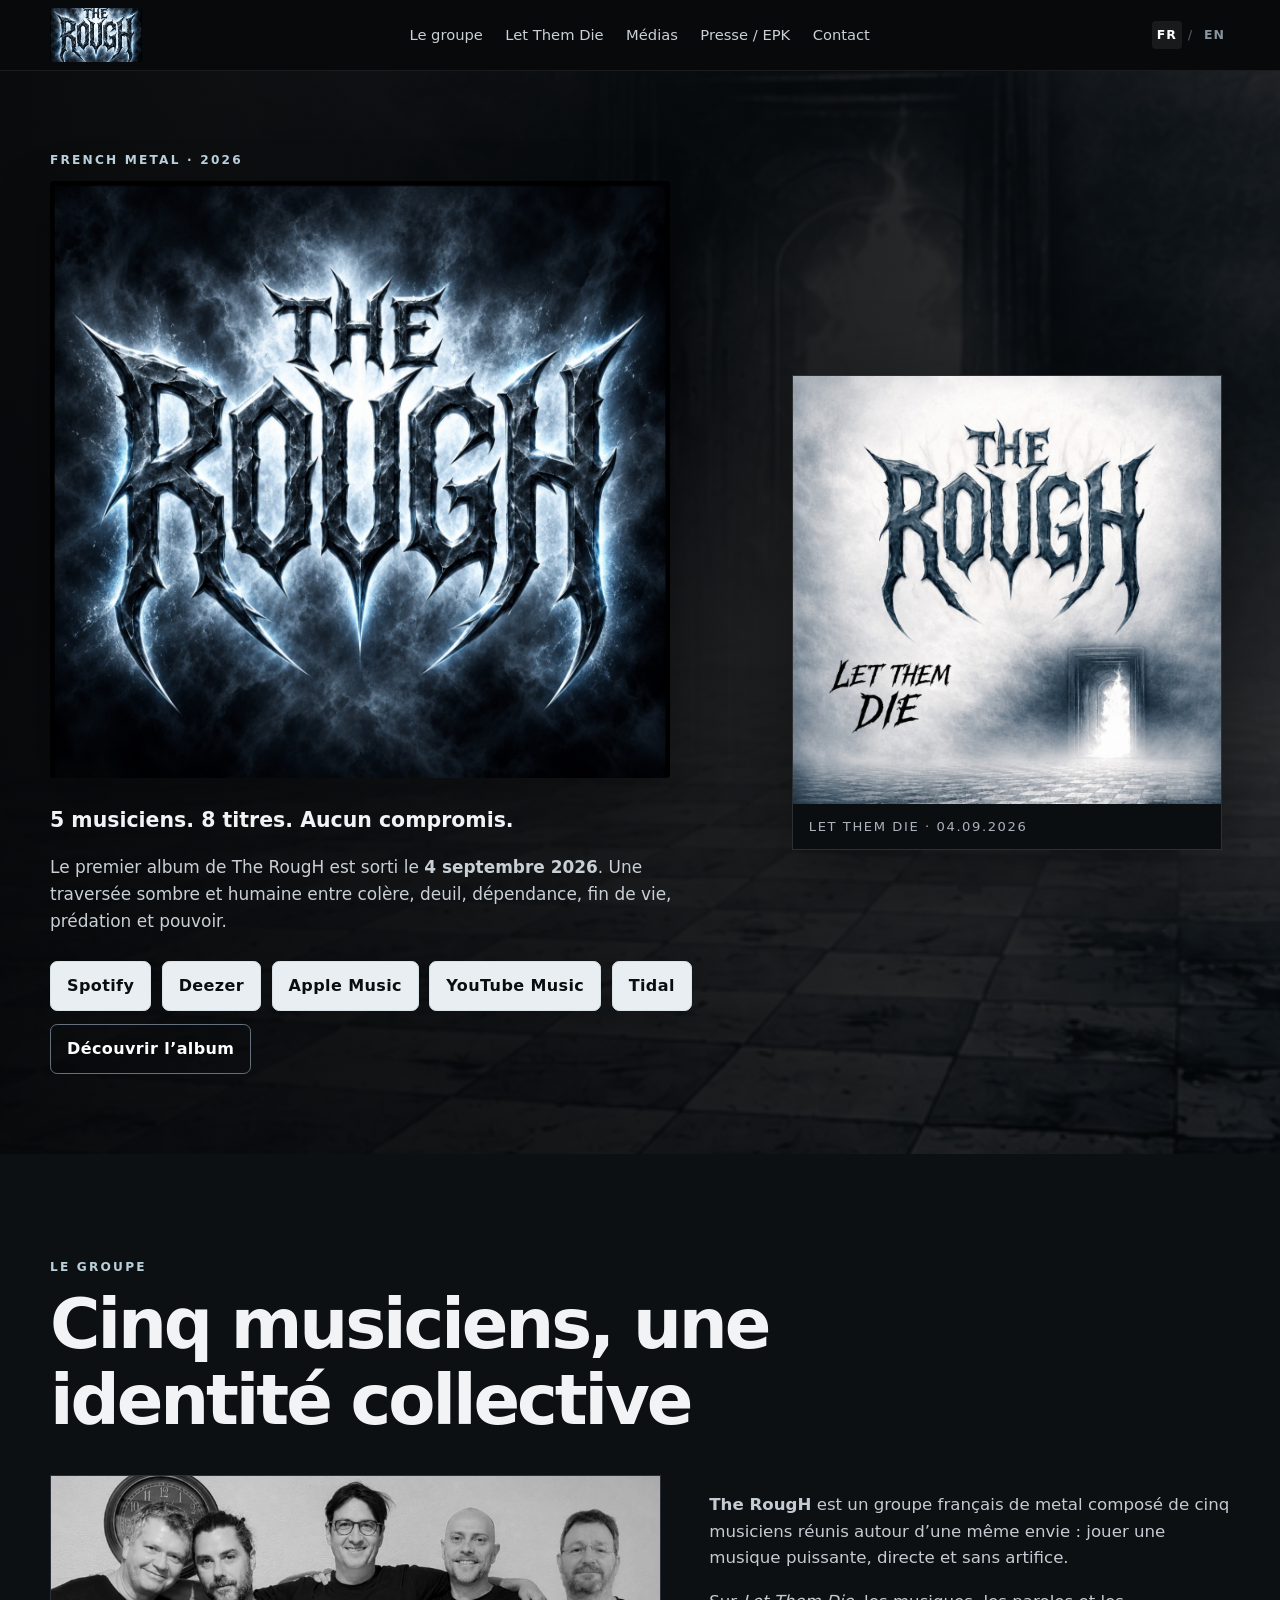
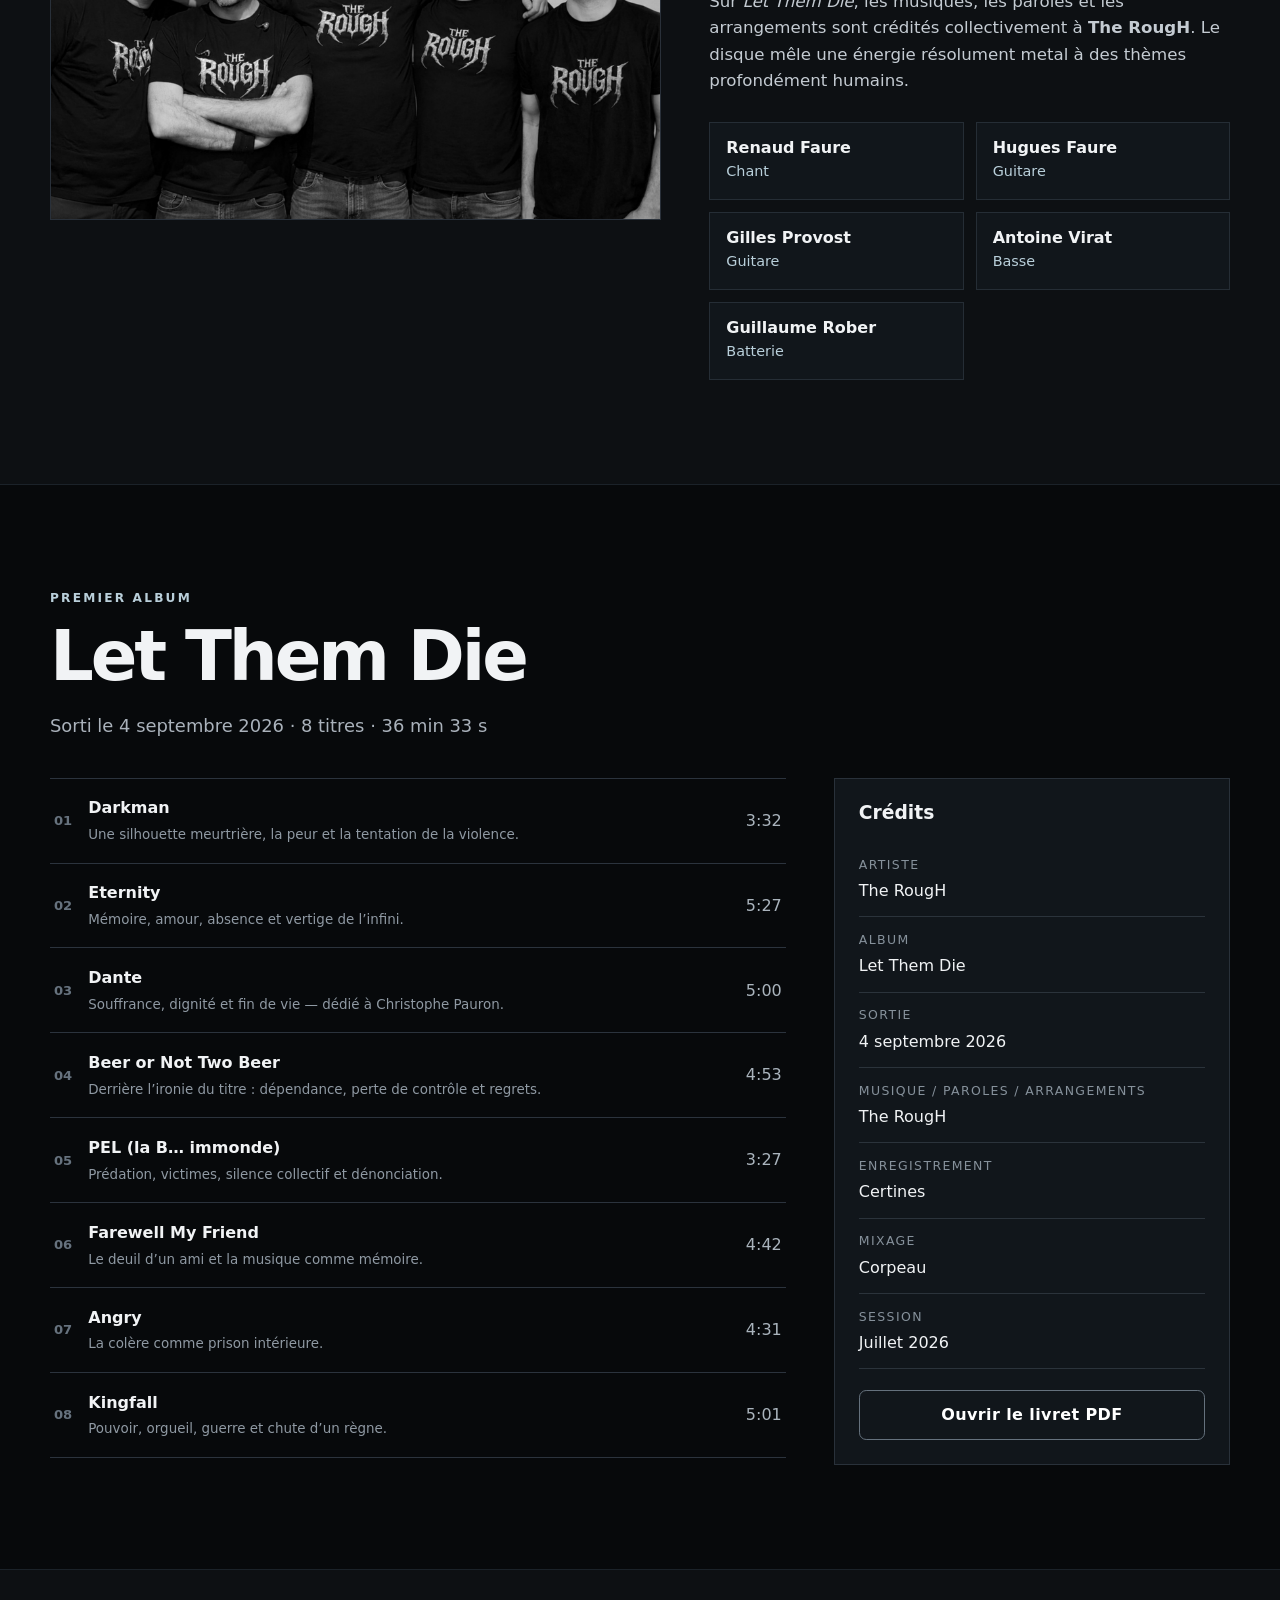
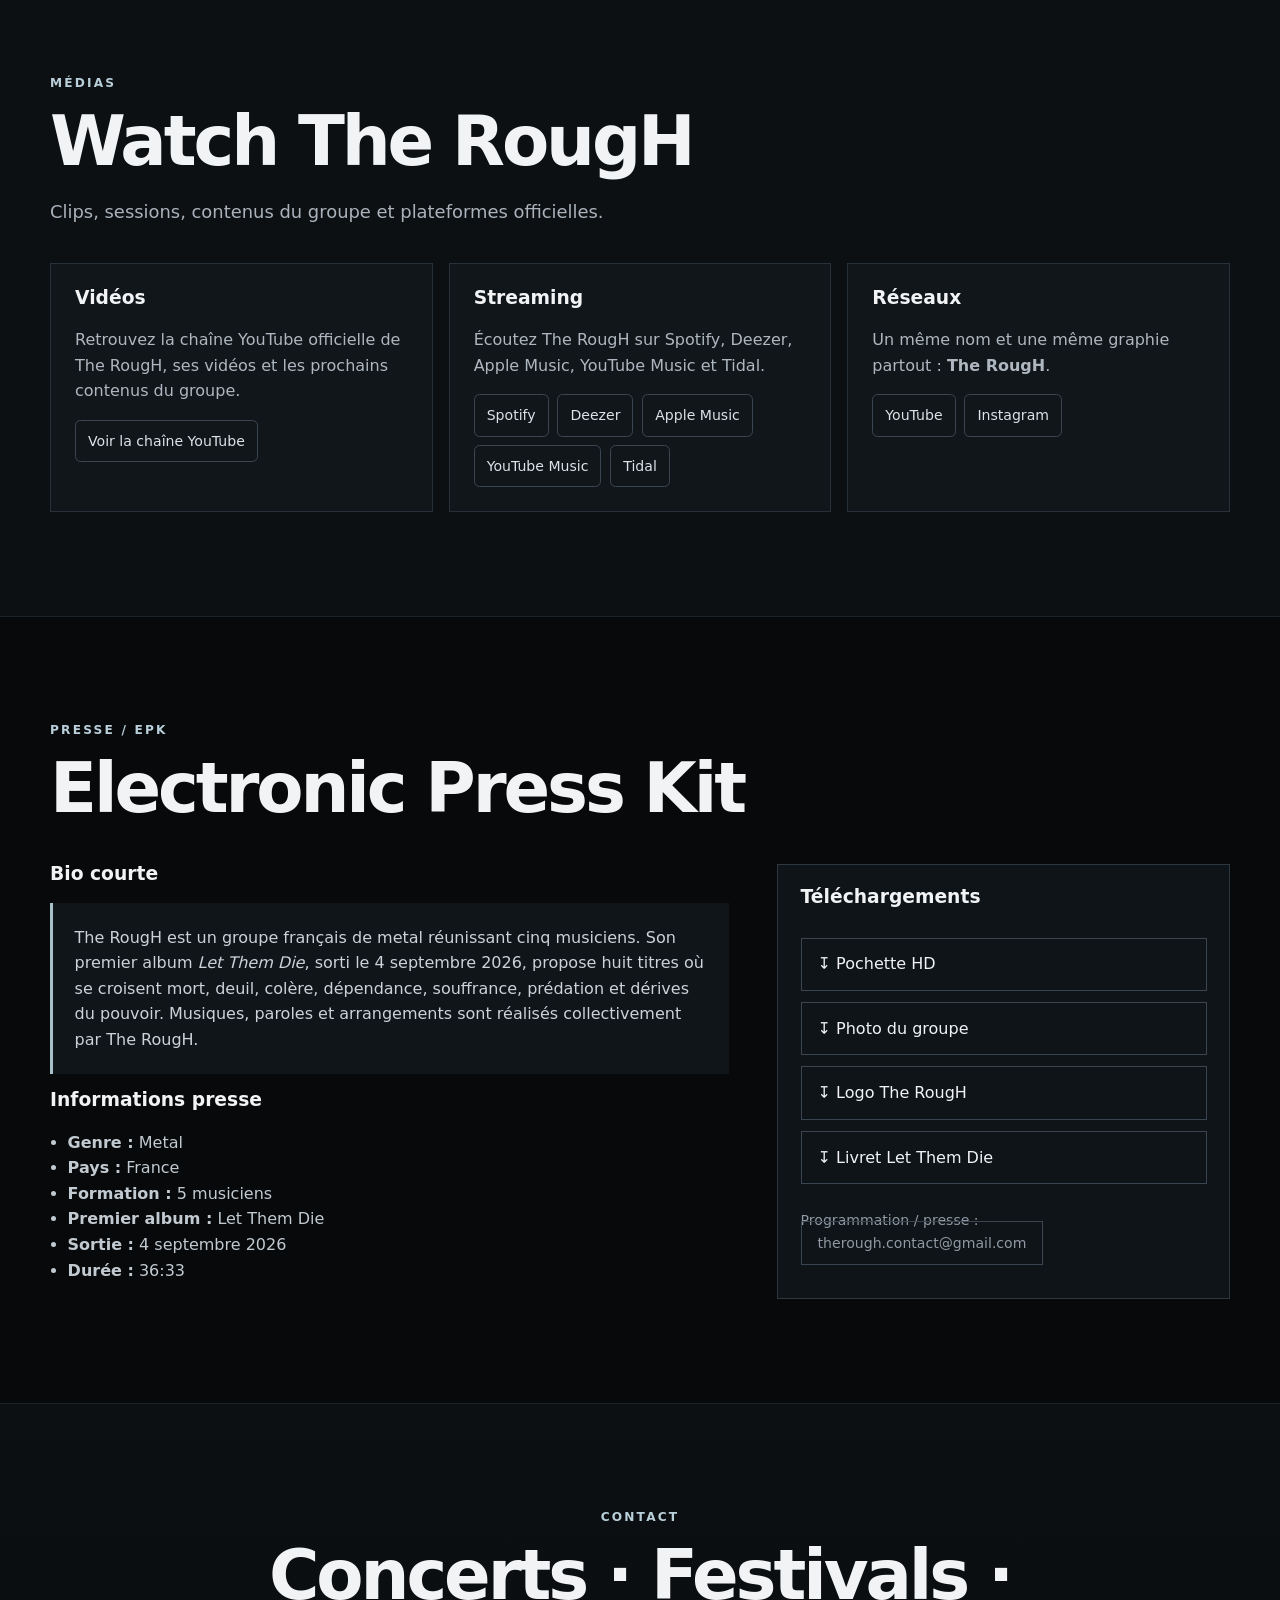
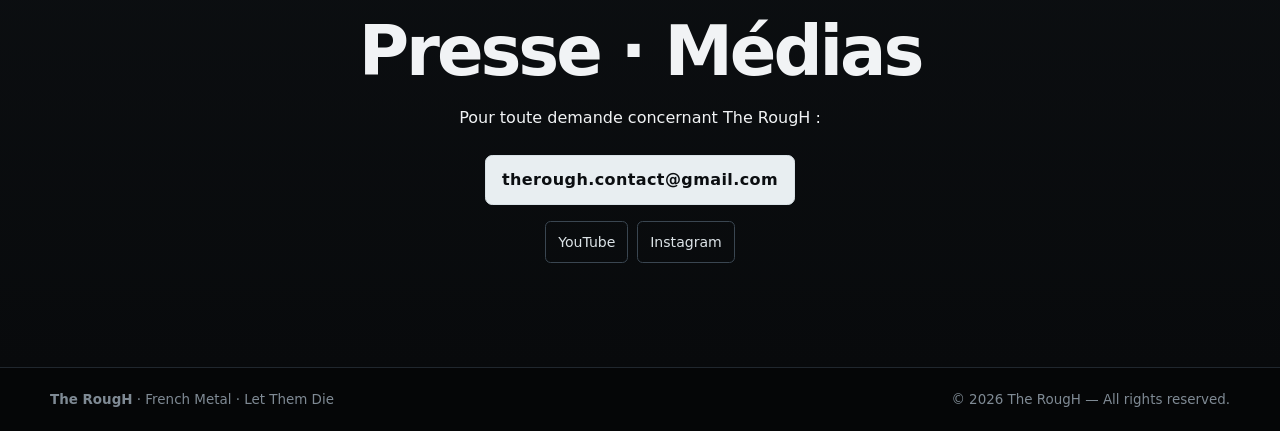
==== index.html @ 064bfb18 "Fix mobile social link duplicates" ====
<!doctype html>
<html lang="fr">
<head>
  <meta charset="utf-8">
  <meta name="viewport" content="width=device-width, initial-scale=1">
  <title>The RougH — Let Them Die | Groupe de metal français</title>
  <meta name="description" content="Site officiel de The RougH, groupe français de metal. Premier album Let Them Die, sorti le 4 septembre 2026 : 8 titres, line-up, EPK, médias et contact.">
  <meta name="robots" content="index,follow,max-image-preview:large">
  <meta name="theme-color" content="#0b0e11">
  <link rel="canonical" href="https://therough.github.io/The-RougH-Site/">
  <link rel="alternate" hreflang="fr" href="https://therough.github.io/The-RougH-Site/">
  <link rel="alternate" hreflang="en" href="https://therough.github.io/The-RougH-Site/en.html">
  <link rel="alternate" hreflang="x-default" href="https://therough.github.io/The-RougH-Site/">
  <link rel="icon" href="assets/let-them-die-cover.jpg" type="image/jpeg">
  <link rel="stylesheet" href="styles.css">

  <meta property="og:type" content="website">
  <meta property="og:locale" content="fr_FR">
  <meta property="og:site_name" content="The RougH">
  <meta property="og:url" content="https://therough.github.io/The-RougH-Site/">
  <meta property="og:title" content="The RougH — Let Them Die">
  <meta property="og:description" content="French Metal — 5 musiciens, 8 titres. Premier album sorti le 4 septembre 2026.">
  <meta property="og:image" content="assets/og-image.jpg">
  <meta name="twitter:card" content="summary_large_image">

  <script type="application/ld+json">
  {
    "@context": "https://schema.org",
    "@type": "MusicGroup",
    "name": "The RougH",
    "genre": "Metal",
    "description": "Groupe français de metal composé de cinq musiciens.",
    "url": "https://therough.github.io/The-RougH-Site/",
    "email": "mailto:therough.contact@gmail.com",
    "sameAs": [
      "https://open.spotify.com/intl-fr/artist/4LIz9f7tCVgdFWtFyz8XD8?si=-3bFlfDtSk24dfx-TH1gPQ",
      "https://link.deezer.com/s/34rAGc2nlsBNffoQAOh64",
      "https://music.apple.com/fr/artist/the-rough/6793591488",
      "https://music.youtube.com/playlist?list=OLAK5uy_m5sBqcl4cN2cDpN-uARwpCFu1pe-vdUpE&si=XxvXAelbHbAW03sV",
      "https://tidal.com/album/545679735/u",
      "https://youtube.com/@gillesprovost-iz4ok?si=qDuQdzxe9u4fpO1z",
      "https://www.instagram.com/the_rough_metal_band/"
    ],
    "member": [
      {"@type":"Person","name":"Renaud Faure","roleName":"Chant"},
      {"@type":"Person","name":"Hugues Faure","roleName":"Guitare"},
      {"@type":"Person","name":"Gilles Provost","roleName":"Guitare"},
      {"@type":"Person","name":"Antoine Virat","roleName":"Basse"},
      {"@type":"Person","name":"Guillaume Rober","roleName":"Batterie"}
    ],
    "album": {
      "@type": "MusicAlbum",
      "name": "Let Them Die",
      "datePublished": "2026-09-04",
      "numTracks": 8,
      "byArtist": {"@type":"MusicGroup","name":"The RougH"}
    }
  }
  </script>
</head>
<body>
  <a class="skip-link" href="#main">Aller au contenu</a>

  <header class="site-header" id="top">
    <div class="nav-wrap">
      <a class="brand brand-logo" href="#top" aria-label="The RougH, accueil"><img src="assets/the-rough-logo.jpg" alt="The RougH" width="180" height="150"></a>
      <button class="menu-button" aria-expanded="false" aria-controls="main-nav">Menu</button>
      <nav id="main-nav" class="main-nav" aria-label="Navigation principale">
        <a href="#groupe">Le groupe</a>
        <a href="#album">Let Them Die</a>
        <a href="#medias">Médias</a>
        <a href="#epk">Presse / EPK</a>
        <a href="#contact">Contact</a>
      </nav>
      <div class="lang-switch" aria-label="Choix de la langue">
        <a class="active" href="index.html" lang="fr" aria-current="page">FR</a>
        <span aria-hidden="true">/</span>
        <a href="en.html" lang="en">EN</a>
      </div>
    </div>
  </header>

  <main id="main">
    <section class="hero" aria-labelledby="hero-title">
      <div class="hero-overlay"></div>
      <div class="container hero-grid">
        <div class="hero-copy">
          <p class="eyebrow">FRENCH METAL · 2026</p>
          <h1 id="hero-title" class="hero-logo-title"><img src="assets/the-rough-logo.jpg" alt="The RougH" width="720" height="600"></h1>
                    <p class="tagline">5 musiciens. 8 titres. Aucun compromis.</p>
          <p class="intro">Le premier album de The RougH est sorti le <strong>4 septembre 2026</strong>. Une traversée sombre et humaine entre colère, deuil, dépendance, fin de vie, prédation et pouvoir.</p>
          <div class="cta-row" id="streaming-buttons" aria-label="Écouter The RougH"></div>
          <a class="button secondary" href="#album">Découvrir l’album</a>
        </div>
        <figure class="cover-card">
          <img src="assets/let-them-die-cover.jpg" alt="Pochette de l’album Let Them Die de The RougH" width="900" height="900">
          <figcaption>Let Them Die · 04.09.2026</figcaption>
        </figure>
      </div>
    </section>

    <section class="section" id="groupe" aria-labelledby="groupe-title">
      <div class="container">
        <div class="section-heading">
          <p class="eyebrow">LE GROUPE</p>
          <h2 id="groupe-title">Cinq musiciens, une identité collective</h2>
        </div>
        <div class="band-layout">
          <figure class="band-photo">
            <img src="assets/the-rough-band.jpg" alt="Les cinq membres de The RougH" loading="lazy">
          </figure>
          <div class="band-copy">
            <p><strong>The RougH</strong> est un groupe français de metal composé de cinq musiciens réunis autour d’une même envie : jouer une musique puissante, directe et sans artifice.</p>
            <p>Sur <em>Let Them Die</em>, les musiques, les paroles et les arrangements sont crédités collectivement à <strong>The RougH</strong>. Le disque mêle une énergie résolument metal à des thèmes profondément humains.</p>
            <div class="members" role="list" aria-label="Membres de The RougH">
              <article role="listitem"><h3>Renaud Faure</h3><p>Chant</p></article>
              <article role="listitem"><h3>Hugues Faure</h3><p>Guitare</p></article>
              <article role="listitem"><h3>Gilles Provost</h3><p>Guitare</p></article>
              <article role="listitem"><h3>Antoine Virat</h3><p>Basse</p></article>
              <article role="listitem"><h3>Guillaume Rober</h3><p>Batterie</p></article>
            </div>
          </div>
        </div>
      </div>
    </section>

    <section class="section section-dark" id="album" aria-labelledby="album-title">
      <div class="container">
        <div class="section-heading">
          <p class="eyebrow">PREMIER ALBUM</p>
          <h2 id="album-title">Let Them Die</h2>
          <p class="lead">Sorti le 4 septembre 2026 · 8 titres · 36 min 33 s</p>
        </div>

        <div class="album-grid">
          <div>
            <ol class="tracklist">
              <li><span><strong>Darkman</strong><small>Une silhouette meurtrière, la peur et la tentation de la violence.</small></span><time>3:32</time></li>
              <li><span><strong>Eternity</strong><small>Mémoire, amour, absence et vertige de l’infini.</small></span><time>5:27</time></li>
              <li><span><strong>Dante</strong><small>Souffrance, dignité et fin de vie — dédié à Christophe Pauron.</small></span><time>5:00</time></li>
              <li><span><strong>Beer or Not Two Beer</strong><small>Derrière l’ironie du titre : dépendance, perte de contrôle et regrets.</small></span><time>4:53</time></li>
              <li><span><strong>PEL (la B… immonde)</strong><small>Prédation, victimes, silence collectif et dénonciation.</small></span><time>3:27</time></li>
              <li><span><strong>Farewell My Friend</strong><small>Le deuil d’un ami et la musique comme mémoire.</small></span><time>4:42</time></li>
              <li><span><strong>Angry</strong><small>La colère comme prison intérieure.</small></span><time>4:31</time></li>
              <li><span><strong>Kingfall</strong><small>Pouvoir, orgueil, guerre et chute d’un règne.</small></span><time>5:01</time></li>
            </ol>
          </div>
          <aside class="album-facts" aria-label="Crédits de l’album">
            <h3>Crédits</h3>
            <dl>
              <div><dt>Artiste</dt><dd>The RougH</dd></div>
              <div><dt>Album</dt><dd>Let Them Die</dd></div>
              <div><dt>Sortie</dt><dd>4 septembre 2026</dd></div>
              <div><dt>Musique / paroles / arrangements</dt><dd>The RougH</dd></div>
              <div><dt>Enregistrement</dt><dd>Certines</dd></div>
              <div><dt>Mixage</dt><dd>Corpeau</dd></div>
              <div><dt>Session</dt><dd>Juillet 2026</dd></div>
            </dl>
            <a class="button secondary full" href="assets/livret-let-them-die.pdf" target="_blank" rel="noopener">Ouvrir le livret PDF</a>
          </aside>
        </div>
      </div>
    </section>

    <section class="section" id="medias" aria-labelledby="medias-title">
      <div class="container">
        <div class="section-heading">
          <p class="eyebrow">MÉDIAS</p>
          <h2 id="medias-title">Watch The RougH</h2>
          <p class="lead">Clips, sessions, contenus du groupe et plateformes officielles.</p>
        </div>
        <div class="media-cards">
          <article class="media-card">
            <h3>Vidéos</h3>
            <p>Retrouvez la chaîne YouTube officielle de The RougH, ses vidéos et les prochains contenus du groupe.</p>
            <div id="video-social"></div>
          </article>
          <article class="media-card">
            <h3>Streaming</h3>
            <p>Écoutez The RougH sur Spotify, Deezer, Apple Music, YouTube Music et Tidal.</p>
            <div id="streaming-secondary" class="link-cloud"></div>
          </article>
          <article class="media-card">
            <h3>Réseaux</h3>
            <p>Un même nom et une même graphie partout : <strong>The RougH</strong>.</p>
            <div id="social-buttons" class="link-cloud"></div>
          </article>
        </div>
      </div>
    </section>

    <section class="section section-dark" id="epk" aria-labelledby="epk-title">
      <div class="container">
        <div class="section-heading">
          <p class="eyebrow">PRESSE / EPK</p>
          <h2 id="epk-title">Electronic Press Kit</h2>
        </div>
        <div class="epk-grid">
          <div>
            <h3>Bio courte</h3>
            <p class="bio-box">The RougH est un groupe français de metal réunissant cinq musiciens. Son premier album <em>Let Them Die</em>, sorti le 4 septembre 2026, propose huit titres où se croisent mort, deuil, colère, dépendance, souffrance, prédation et dérives du pouvoir. Musiques, paroles et arrangements sont réalisés collectivement par The RougH.</p>
            <h3>Informations presse</h3>
            <ul class="facts-list">
              <li><strong>Genre :</strong> Metal</li>
              <li><strong>Pays :</strong> France</li>
              <li><strong>Formation :</strong> 5 musiciens</li>
              <li><strong>Premier album :</strong> Let Them Die</li>
              <li><strong>Sortie :</strong> 4 septembre 2026</li>
              <li><strong>Durée :</strong> 36:33</li>
            </ul>
          </div>
          <div class="downloads">
            <h3>Téléchargements</h3>
            <a href="assets/let-them-die-cover.jpg" download>↧ Pochette HD</a>
            <a href="assets/the-rough-band.jpg" download>↧ Photo du groupe</a>
            <a href="assets/the-rough-logo.jpg" download>↧ Logo The RougH</a>
            <a href="assets/livret-let-them-die.pdf" download>↧ Livret Let Them Die</a>
            <p class="note">Programmation / presse : <a href="mailto:therough.contact@gmail.com">therough.contact@gmail.com</a></p>
          </div>
        </div>
      </div>
    </section>

    <section class="section contact-section" id="contact" aria-labelledby="contact-title">
      <div class="container contact-box">
        <p class="eyebrow">CONTACT</p>
        <h2 id="contact-title">Concerts · Festivals · Presse · Médias</h2>
        <p>Pour toute demande concernant The RougH :</p>
        <div id="contact-action"></div>
        <div id="contact-social" class="link-cloud"></div>
      </div>
    </section>
  </main>

  <footer class="site-footer">
    <div class="container footer-grid">
      <p><strong>The RougH</strong> · French Metal · Let Them Die</p>
      <p>© 2026 The RougH — All rights reserved.</p>
    </div>
  </footer>

  <script src="site-config.js?v=20260920-1"></script>
  <script src="script.js?v=20260920-1"></script>
</body>
</html>
---- styles.css ----
:root {
  --bg: #080a0c;
  --bg-soft: #101419;
  --panel: #151a20;
  --text: #f1f3f5;
  --muted: #aab2bb;
  --line: #2b333d;
  --ice: #b9cfda;
  --accent: #d7e5eb;
  --max: 1180px;
}

* { box-sizing: border-box; }
html { scroll-behavior: smooth; }
body {
  margin: 0;
  font-family: Inter, ui-sans-serif, system-ui, -apple-system, BlinkMacSystemFont, "Segoe UI", sans-serif;
  color: var(--text);
  background: var(--bg);
  line-height: 1.6;
}
a { color: inherit; }
img { display: block; max-width: 100%; }
code { font-family: ui-monospace, SFMono-Regular, Menlo, Consolas, monospace; font-size: .92em; color: #d8e7ee; }
.skip-link { position: absolute; left: -9999px; top: auto; }
.skip-link:focus { left: 1rem; top: 1rem; z-index: 999; padding: .75rem 1rem; background: white; color: black; }
.container { width: min(calc(100% - 2rem), var(--max)); margin-inline: auto; }

.site-header {
  position: sticky;
  top: 0;
  z-index: 50;
  background: rgba(8,10,12,.88);
  backdrop-filter: blur(14px);
  border-bottom: 1px solid rgba(255,255,255,.08);
}
.nav-wrap {
  width: min(calc(100% - 2rem), var(--max));
  margin-inline: auto;
  min-height: 70px;
  display: flex;
  align-items: center;
  justify-content: space-between;
  gap: 1rem;
}
.brand { text-decoration: none; letter-spacing: .09em; font-size: .95rem; }
.brand strong { font-size: 1.12rem; }
.brand-logo { display: inline-flex; align-items: center; }
.brand-logo img { width: 92px; height: 54px; object-fit: cover; object-position: center; border-radius: .18rem; }
.main-nav { display: flex; gap: 1.4rem; align-items: center; }
.main-nav a { text-decoration: none; color: #c9d0d6; font-size: .92rem; }
.main-nav a:hover { color: white; }
.menu-button { display: none; background: transparent; color: white; border: 1px solid var(--line); padding: .5rem .75rem; border-radius: .4rem; }

.hero {
  min-height: 740px;
  position: relative;
  display: grid;
  align-items: center;
  background: url('assets/hero-bg.jpg') center/cover no-repeat;
  overflow: hidden;
}
.hero-overlay { position: absolute; inset: 0; background: linear-gradient(90deg, rgba(5,7,9,.96) 0%, rgba(5,7,9,.84) 45%, rgba(5,7,9,.55) 100%); }
.hero-grid { position: relative; display: grid; grid-template-columns: 1.2fr .8fr; gap: 4rem; align-items: center; padding-block: 5rem; }
.eyebrow { margin: 0 0 .65rem; color: var(--ice); letter-spacing: .18em; font-weight: 800; font-size: .76rem; }
h1, h2, h3 { line-height: 1.1; }
h1 { margin: 0; font-size: clamp(4.3rem, 10vw, 8.2rem); letter-spacing: -.055em; }
h1 span { color: var(--accent); }
.hero-logo-title { margin: 0 0 .4rem; line-height: 0; }
.hero-logo-title img { width: min(620px, 100%); height: auto; border-radius: .25rem; box-shadow: 0 16px 55px rgba(0,0,0,.32); }
.hero-album {
  margin: .55rem 0 0;
  font-size: clamp(.95rem, 1.8vw, 1.25rem);
  font-weight: 800;
  letter-spacing: .22em;
  color: var(--ice);
  text-transform: uppercase;
}
.tagline { font-size: 1.28rem; font-weight: 700; margin: 1.6rem 0 .6rem; }
.intro { color: #c8cfd5; max-width: 700px; font-size: 1.06rem; }
.cover-card { margin: 0; width: 100%; max-width: 430px; justify-self: center; background: #0b0e11; border: 1px solid rgba(255,255,255,.14); box-shadow: 0 22px 80px rgba(0,0,0,.45); overflow: hidden; }
.cover-card img {
  display: block;
  width: 100%;
  height: auto;
  aspect-ratio: auto;
  object-fit: contain;
  object-position: center;
}
.cover-card figcaption { color: var(--muted); padding: .75rem 1rem; font-size: .82rem; text-transform: uppercase; letter-spacing: .12em; }
.cta-row { display: flex; flex-wrap: wrap; gap: .65rem; margin: 1.6rem 0 .8rem; }
.button, .platform-link {
  display: inline-flex;
  align-items: center;
  justify-content: center;
  min-height: 44px;
  padding: .7rem 1rem;
  border-radius: .45rem;
  border: 1px solid #d9e2e7;
  text-decoration: none;
  font-weight: 800;
  letter-spacing: .025em;
  background: #e8eef1;
  color: #0b0e11;
  transition: transform .15s ease, background .15s ease;
}
.button:hover, .platform-link:hover { transform: translateY(-1px); background: white; }
.button.secondary { background: transparent; color: white; border-color: #65717d; }
.button.secondary:hover { border-color: #cfd9df; background: rgba(255,255,255,.05); }
.button.full { width: 100%; }

.section { padding: 6.5rem 0; background: #0d1013; }
.section-dark { background: #07090b; border-block: 1px solid #1b2229; }
.section-heading { max-width: 820px; margin-bottom: 2.3rem; }
.section h2 { margin: 0; font-size: clamp(2.4rem, 6vw, 4.3rem); letter-spacing: -.045em; }
.section h3 { margin-top: 0; }
.lead { color: var(--muted); font-size: 1.12rem; }
.band-layout { display: grid; grid-template-columns: 1.08fr .92fr; gap: 3rem; align-items: start; }
.band-photo { margin: 0; border: 1px solid #293039; background: #0a0c0e; }
.band-photo img { width: 100%; aspect-ratio: 16/9; object-fit: cover; object-position: center 35%; filter: grayscale(1); }
.band-copy > p { color: #c4cbd2; font-size: 1.04rem; }
.members { display: grid; grid-template-columns: repeat(2, minmax(0,1fr)); gap: .75rem; margin-top: 1.7rem; }
.members article { padding: 1rem; background: #11161b; border: 1px solid #252d35; }
.members h3 { margin: 0 0 .2rem; font-size: 1rem; }
.members p { margin: 0; color: var(--ice); font-size: .9rem; }

.album-grid { display: grid; grid-template-columns: 1.3fr .7fr; gap: 3rem; align-items: start; }
.tracklist { list-style: none; padding: 0; margin: 0; counter-reset: track; border-top: 1px solid var(--line); }
.tracklist li { counter-increment: track; display: grid; grid-template-columns: auto 1fr auto; gap: 1rem; align-items: center; padding: 1.05rem .25rem; border-bottom: 1px solid var(--line); }
.tracklist li::before { content: counter(track, decimal-leading-zero); color: #66727e; font-weight: 800; font-size: .82rem; }
.tracklist span { display: grid; gap: .2rem; }
.tracklist small { color: #8f99a3; font-size: .84rem; }
.tracklist time { color: #aab4bd; font-variant-numeric: tabular-nums; }
.album-facts { position: sticky; top: 92px; padding: 1.5rem; background: #11161b; border: 1px solid #29313a; }
.album-facts dl { margin: 0 0 1.3rem; }
.album-facts dl div { padding: .8rem 0; border-bottom: 1px solid #2b333b; }
.album-facts dt { color: #86919b; font-size: .78rem; text-transform: uppercase; letter-spacing: .11em; }
.album-facts dd { margin: .2rem 0 0; }

.media-cards { display: grid; grid-template-columns: repeat(3, minmax(0,1fr)); gap: 1rem; }
.media-card { padding: 1.5rem; border: 1px solid #28313a; background: #11161b; min-height: 240px; }
.media-card p { color: #aeb7bf; }
.link-cloud { display: flex; gap: .55rem; flex-wrap: wrap; }
.link-cloud a, #video-social a { display: inline-flex; padding: .55rem .75rem; border: 1px solid #3a4651; border-radius: .35rem; text-decoration: none; color: #dce3e7; font-size: .88rem; }
.link-cloud a:hover, #video-social a:hover { border-color: #a9bac5; }

.epk-grid { display: grid; grid-template-columns: 1.2fr .8fr; gap: 3rem; }
.bio-box { padding: 1.35rem; background: #10151a; border-left: 3px solid #a9bfca; color: #cbd2d8; }
.facts-list { padding-left: 1.1rem; color: #c2cad1; }
.downloads { padding: 1.4rem; border: 1px solid #2d3740; background: #0f1418; display: flex; flex-direction: column; gap: .7rem; }
.downloads a { text-decoration: none; padding: .8rem 1rem; border: 1px solid #394550; }
.downloads a:hover { background: #151c22; }
.note { color: #8f9aa4; font-size: .88rem; }

.contact-section { background: linear-gradient(180deg,#0d1013,#080a0c); }
.contact-box { text-align: center; max-width: 820px; }
#contact-action { margin: 1.5rem 0 1rem; }
#contact-social { justify-content: center; }
.site-footer { padding: 1.3rem 0; border-top: 1px solid #20272e; background: #050607; color: #7f8a94; font-size: .84rem; }
.footer-grid { display: flex; justify-content: space-between; gap: 1rem; flex-wrap: wrap; }
.footer-grid p { margin: 0; }
.empty-hint { color: #7f8a94; font-size: .9rem; font-style: italic; }

@media (max-width: 900px) {
  .hero-grid, .band-layout, .album-grid, .epk-grid { grid-template-columns: 1fr; }
  .hero { min-height: auto; }
  .cover-card { width: min(520px, 100%); }
  .album-facts { position: static; }
  .media-cards { grid-template-columns: 1fr; }
}

@media (max-width: 720px) {
  .menu-button { display: block; }
  .main-nav { position: absolute; top: 70px; left: 0; right: 0; padding: 1rem; background: #0a0d10; border-bottom: 1px solid #242b32; display: none; flex-direction: column; align-items: flex-start; }
  .main-nav.open { display: flex; }
  .section { padding: 4.5rem 0; }
  .hero-grid { gap: 2.5rem; padding-block: 4rem; }
  .members { grid-template-columns: 1fr; }
  h1 { font-size: clamp(3.4rem, 20vw, 6rem); }
  .brand-logo img { width: 78px; height: 46px; }
  .hero-logo-title img { width: min(520px, 100%); }
  .tracklist li { grid-template-columns: auto 1fr; }
  .tracklist time { grid-column: 2; }
}

@media print {
  .site-header, .hero, #medias, #contact, .site-footer, .button { display: none !important; }
  body, .section, .section-dark { background: white; color: black; }
  .section { padding: 1rem 0; }
  .members article, .album-facts, .bio-box, .downloads { border-color: #aaa; background: white; }
}


/* Language switch */
.lang-switch {
  display: inline-flex;
  align-items: center;
  gap: .35rem;
  margin-left: .9rem;
  font-size: .78rem;
  font-weight: 800;
  letter-spacing: .08em;
}
.lang-switch a {
  color: #87939d;
  text-decoration: none;
  padding: .25rem .32rem;
  border-radius: .25rem;
}
.lang-switch a:hover,
.lang-switch a.active {
  color: #fff;
  background: rgba(255,255,255,.07);
}
.lang-switch span { color: #46515a; }

@media (max-width: 720px) {
  .lang-switch {
    margin-left: auto;
    margin-right: .65rem;
  }
}


/* Instagram visible sans dépendre de JavaScript */
.static-social-fallback {
  margin-top: .65rem;
}
.static-instagram {
  display: inline-flex;
  align-items: center;
  justify-content: center;
  padding: .62rem .9rem;
  border: 1px solid rgba(255,255,255,.18);
  border-radius: .4rem;
  background: rgba(255,255,255,.045);
  color: var(--text);
  text-decoration: none;
  font-weight: 750;
  transition: background .18s ease, border-color .18s ease, transform .18s ease;
}
.static-instagram:hover {
  background: rgba(255,255,255,.09);
  border-color: rgba(255,255,255,.34);
  transform: translateY(-1px);
}
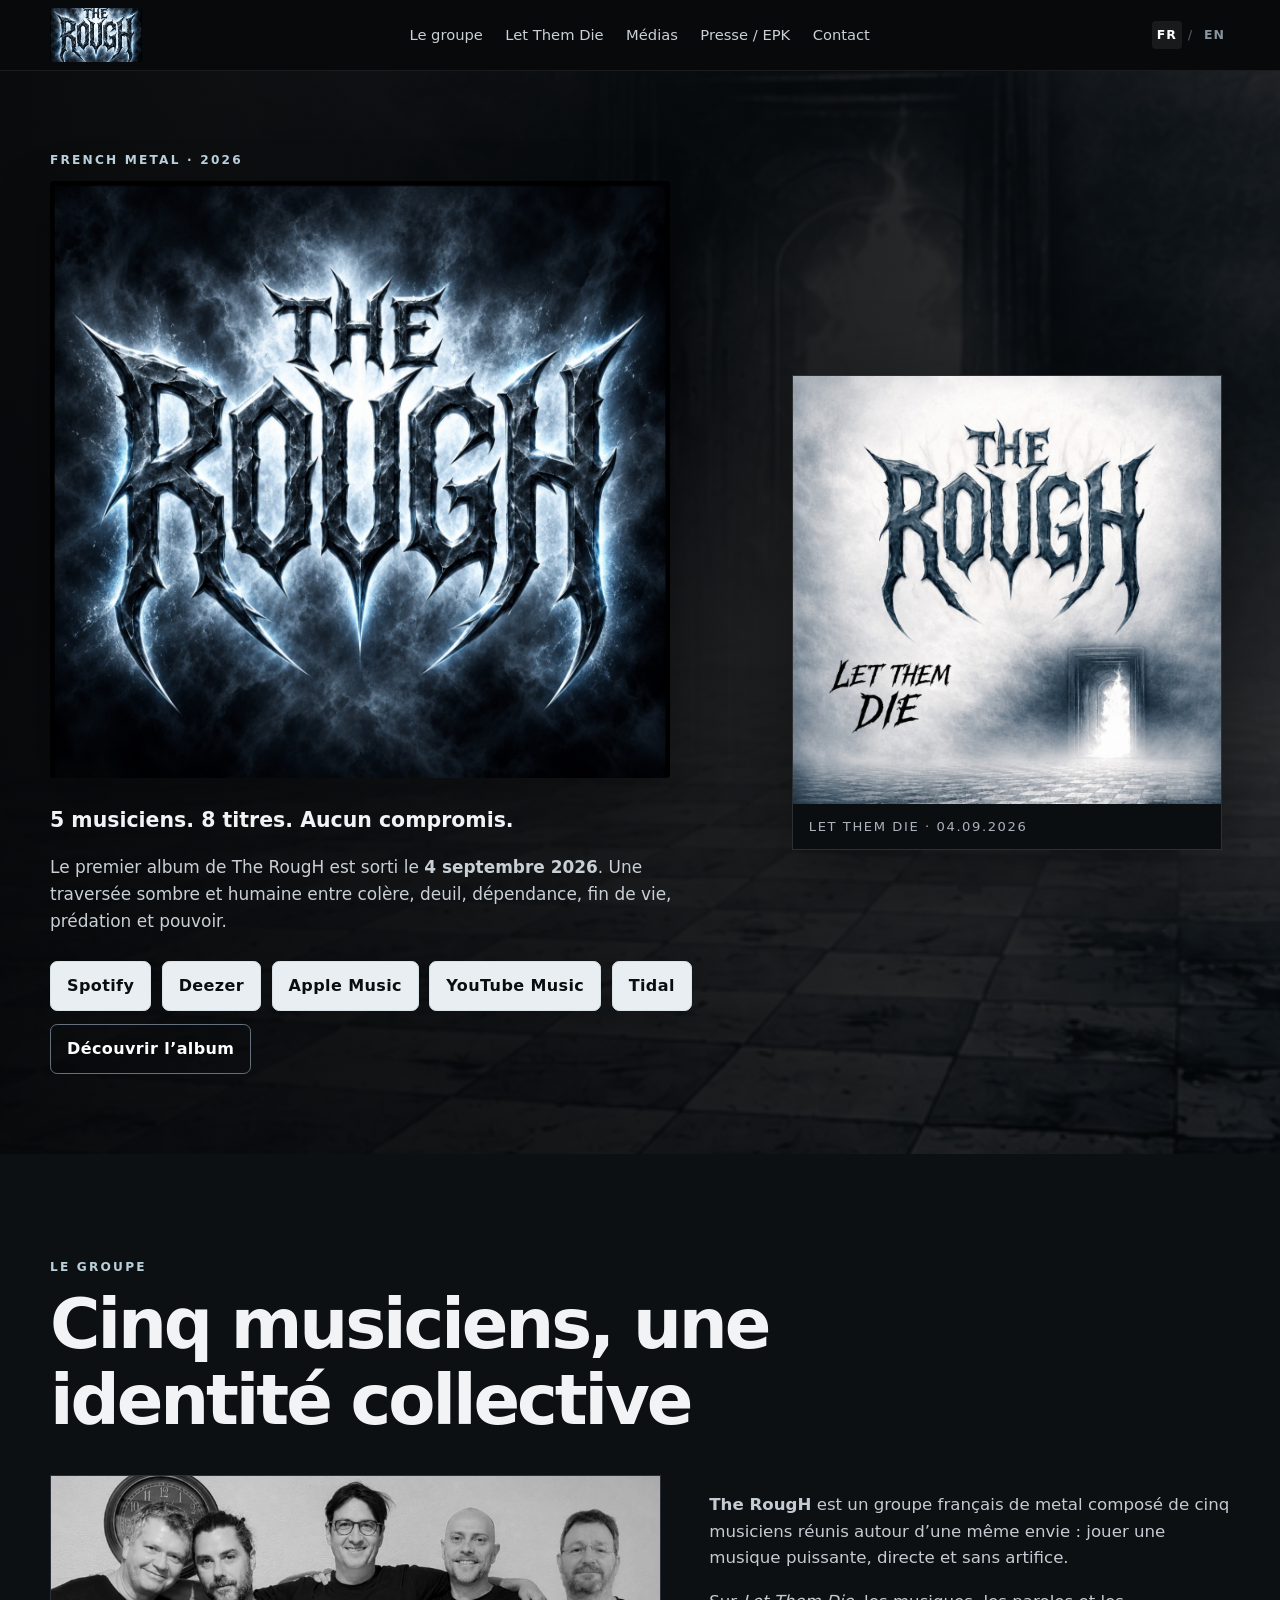
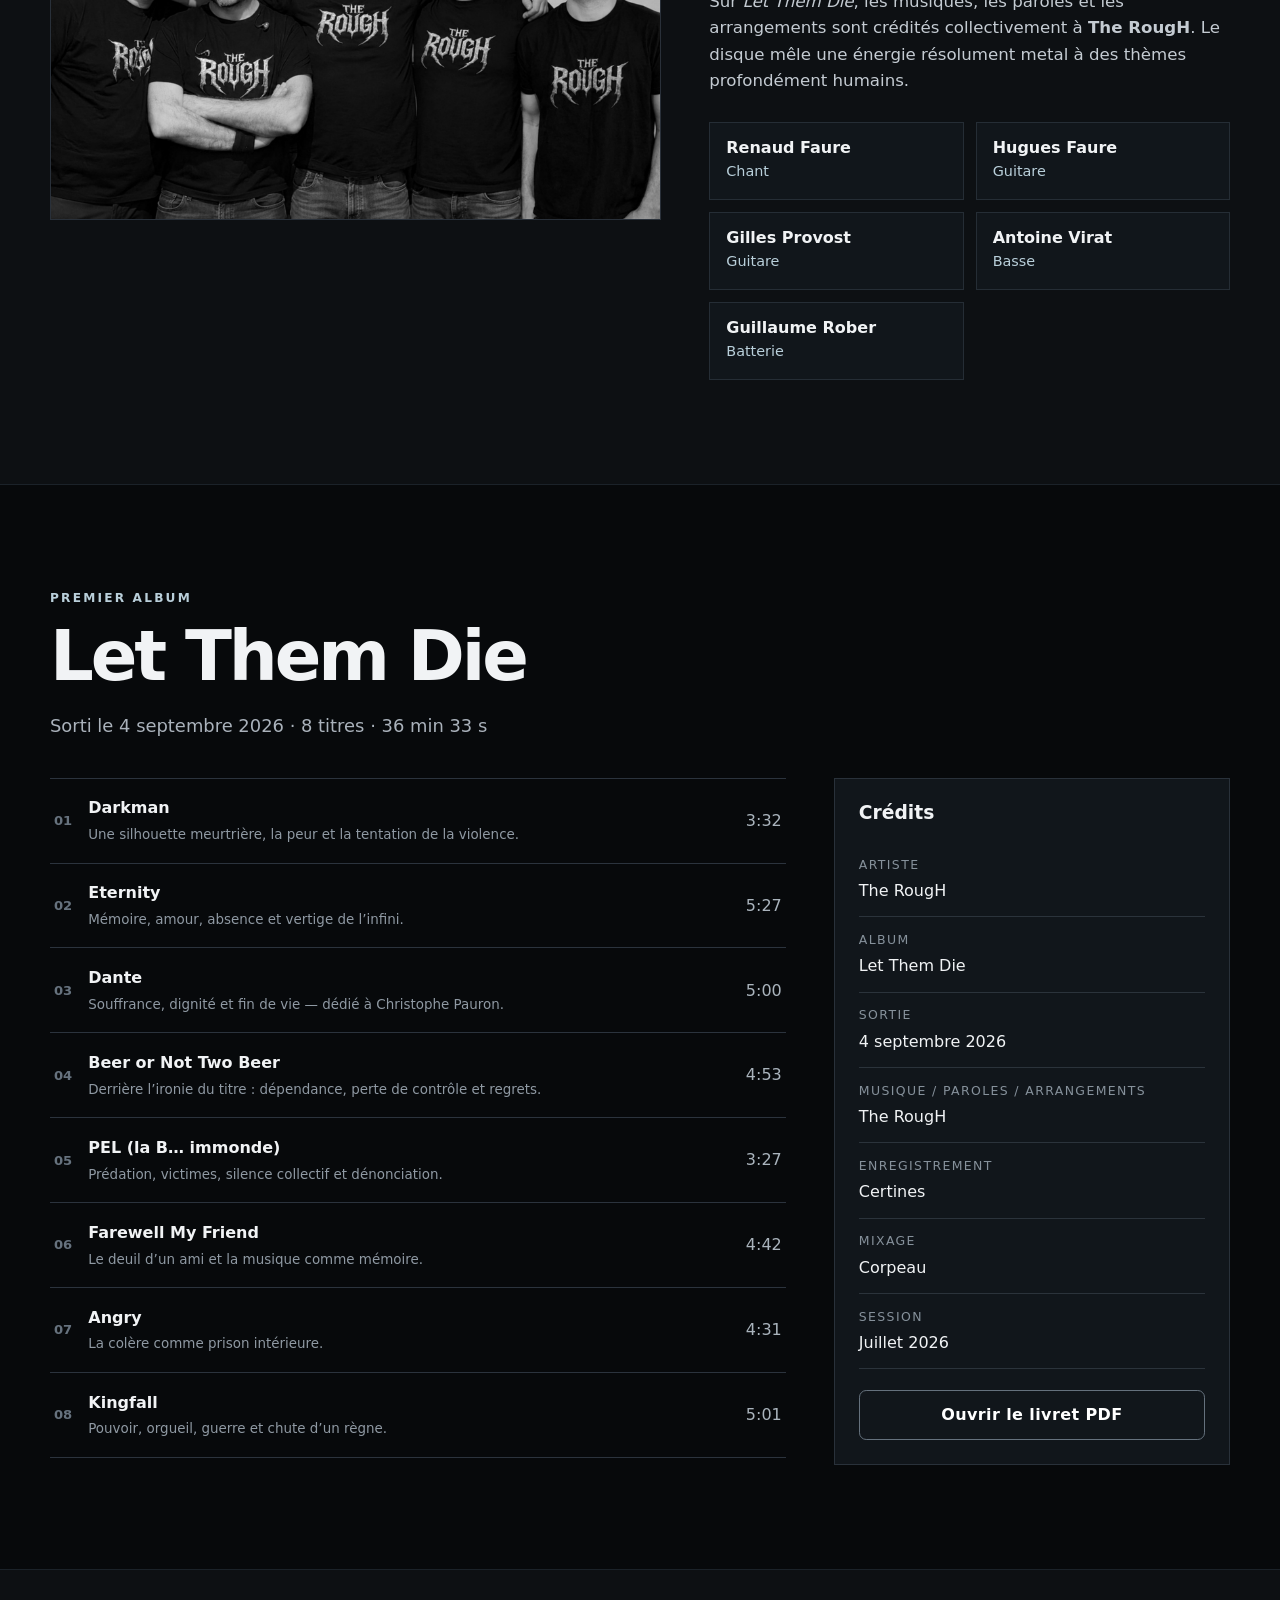
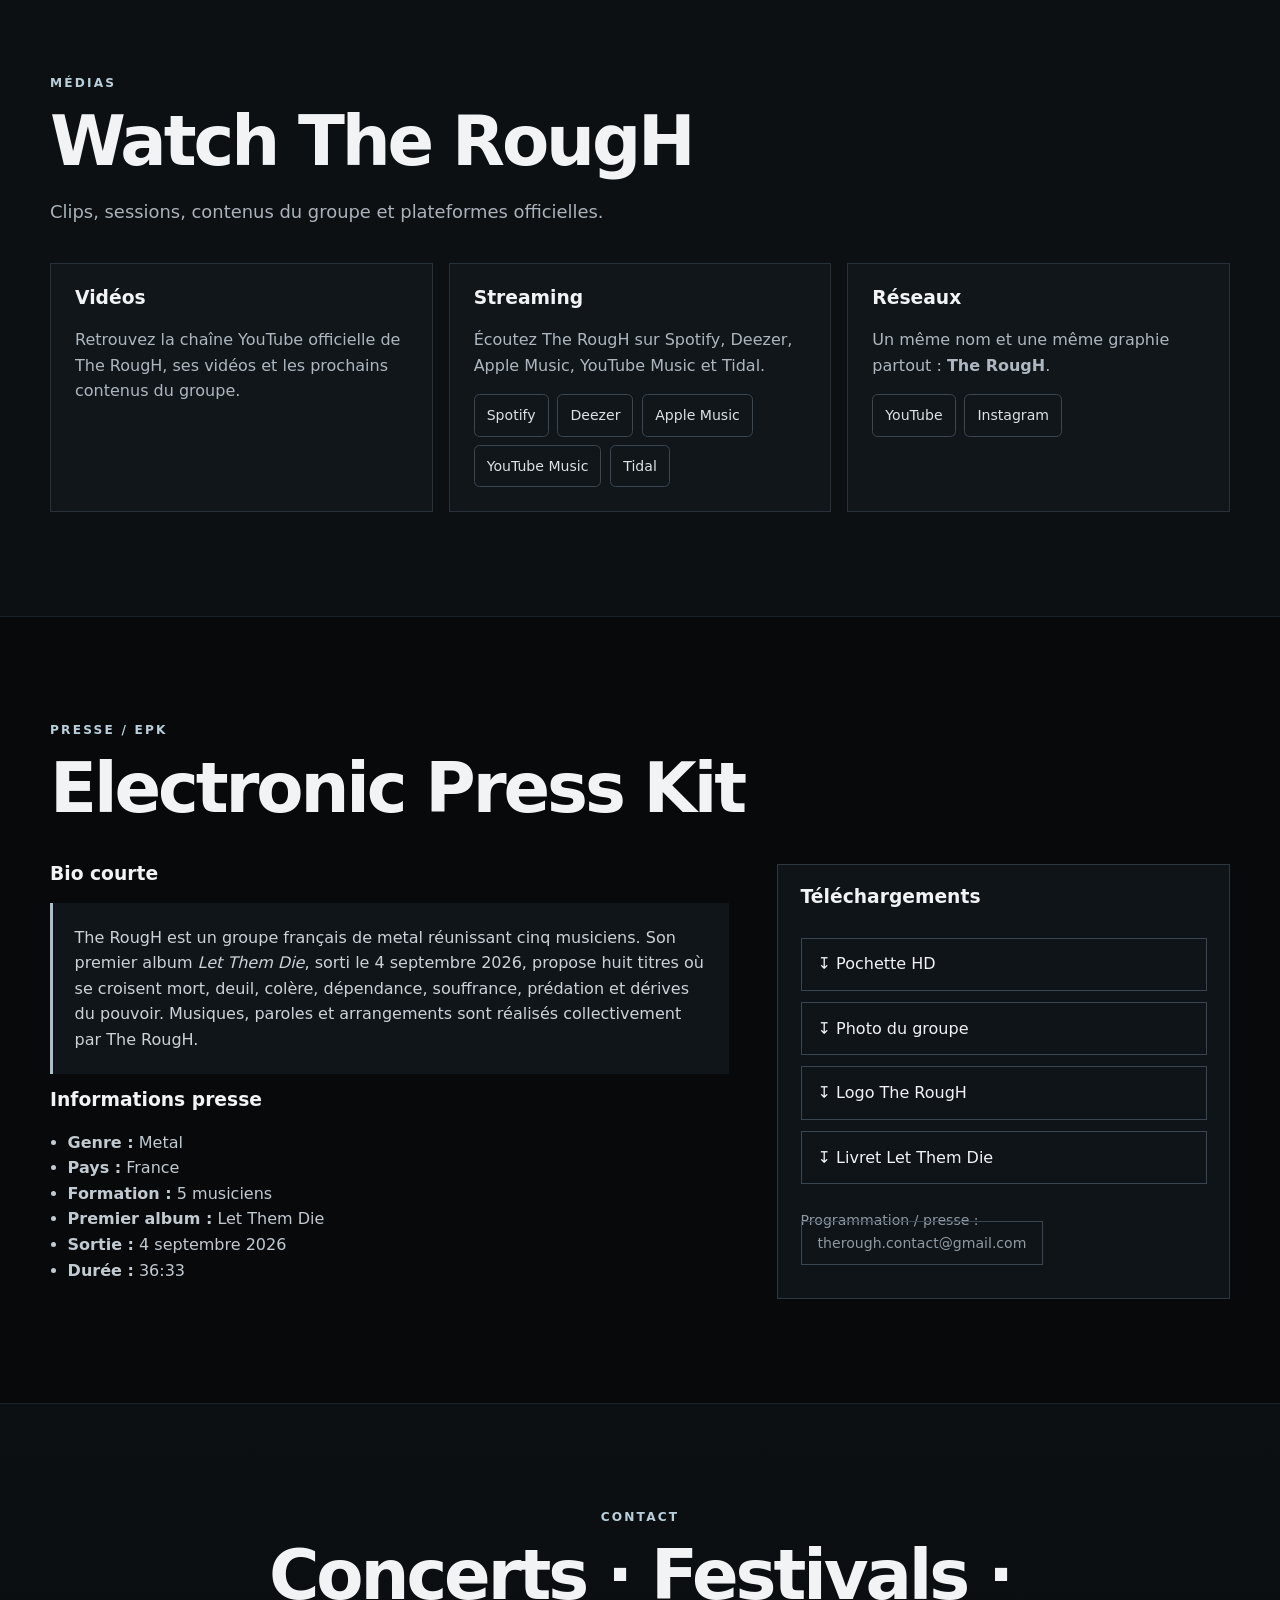
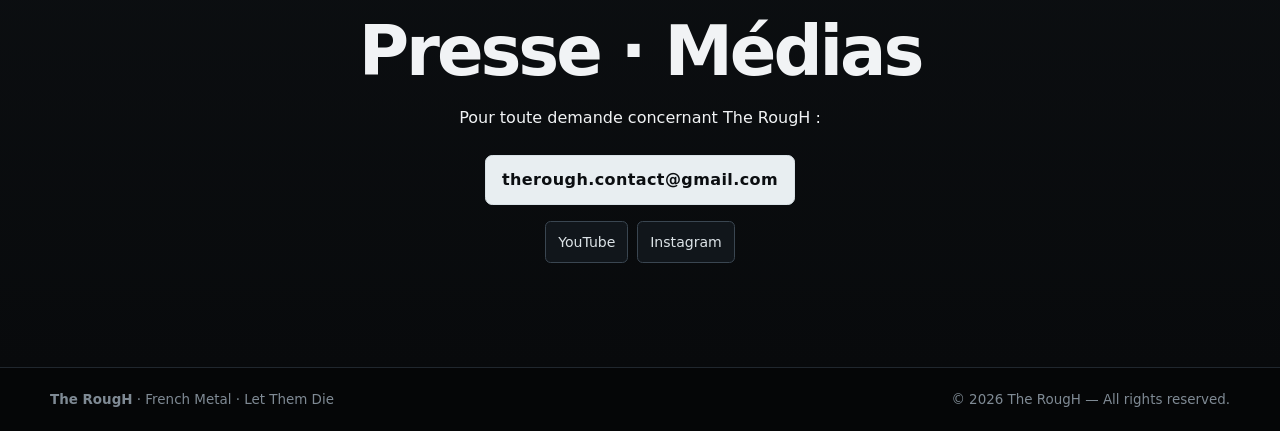
==== commit 4e5035b8: "Restore static social links" ====
--- a/index.html
+++ b/index.html
@@ -12,7 +12,7 @@
   <link rel="alternate" hreflang="en" href="https://therough.github.io/The-RougH-Site/en.html">
   <link rel="alternate" hreflang="x-default" href="https://therough.github.io/The-RougH-Site/">
   <link rel="icon" href="assets/let-them-die-cover.jpg" type="image/jpeg">
-  <link rel="stylesheet" href="styles.css">
+  <link rel="stylesheet" href="styles.css?v=20260920-3">
 
   <meta property="og:type" content="website">
   <meta property="og:locale" content="fr_FR">
@@ -57,6 +57,12 @@
     }
   }
   </script>
+
+  <style id="tr-social-links-fix">
+    .tr-social-links{display:flex!important;gap:.55rem!important;flex-wrap:wrap!important;margin-top:.8rem!important;}
+    .tr-social-links a{display:inline-flex!important;visibility:visible!important;opacity:1!important;padding:.55rem .75rem!important;border:1px solid #3a4651!important;border-radius:.35rem!important;text-decoration:none!important;color:#dce3e7!important;background:#11161b!important;font-size:.88rem!important;}
+    .contact-box .tr-social-links{justify-content:center!important;}
+  </style>
 </head>
 <body>
   <a class="skip-link" href="#main">Aller au contenu</a>
@@ -183,7 +189,8 @@
           <article class="media-card">
             <h3>Réseaux</h3>
             <p>Un même nom et une même graphie partout : <strong>The RougH</strong>.</p>
-            <div id="social-buttons" class="link-cloud"></div>
+            <div class="tr-social-links" aria-label="Réseaux"><a href="https://youtube.com/@gillesprovost-iz4ok?si=qDuQdzxe9u4fpO1z" target="_blank" rel="noopener noreferrer">YouTube</a><a href="https://www.instagram.com/the_rough_metal_band/" target="_blank" rel="noopener noreferrer">Instagram</a></div>
+            
           </article>
         </div>
       </div>
@@ -227,7 +234,8 @@
         <h2 id="contact-title">Concerts · Festivals · Presse · Médias</h2>
         <p>Pour toute demande concernant The RougH :</p>
         <div id="contact-action"></div>
-        <div id="contact-social" class="link-cloud"></div>
+        <div class="tr-social-links" aria-label="Réseaux"><a href="https://youtube.com/@gillesprovost-iz4ok?si=qDuQdzxe9u4fpO1z" target="_blank" rel="noopener noreferrer">YouTube</a><a href="https://www.instagram.com/the_rough_metal_band/" target="_blank" rel="noopener noreferrer">Instagram</a></div>
+        
       </div>
     </section>
   </main>
@@ -239,7 +247,7 @@
     </div>
   </footer>
 
-  <script src="site-config.js?v=20260920-1"></script>
-  <script src="script.js?v=20260920-1"></script>
+  <script src="site-config.js?v=20260920-3"></script>
+  <script src="script.js?v=20260920-3"></script>
 </body>
 </html>
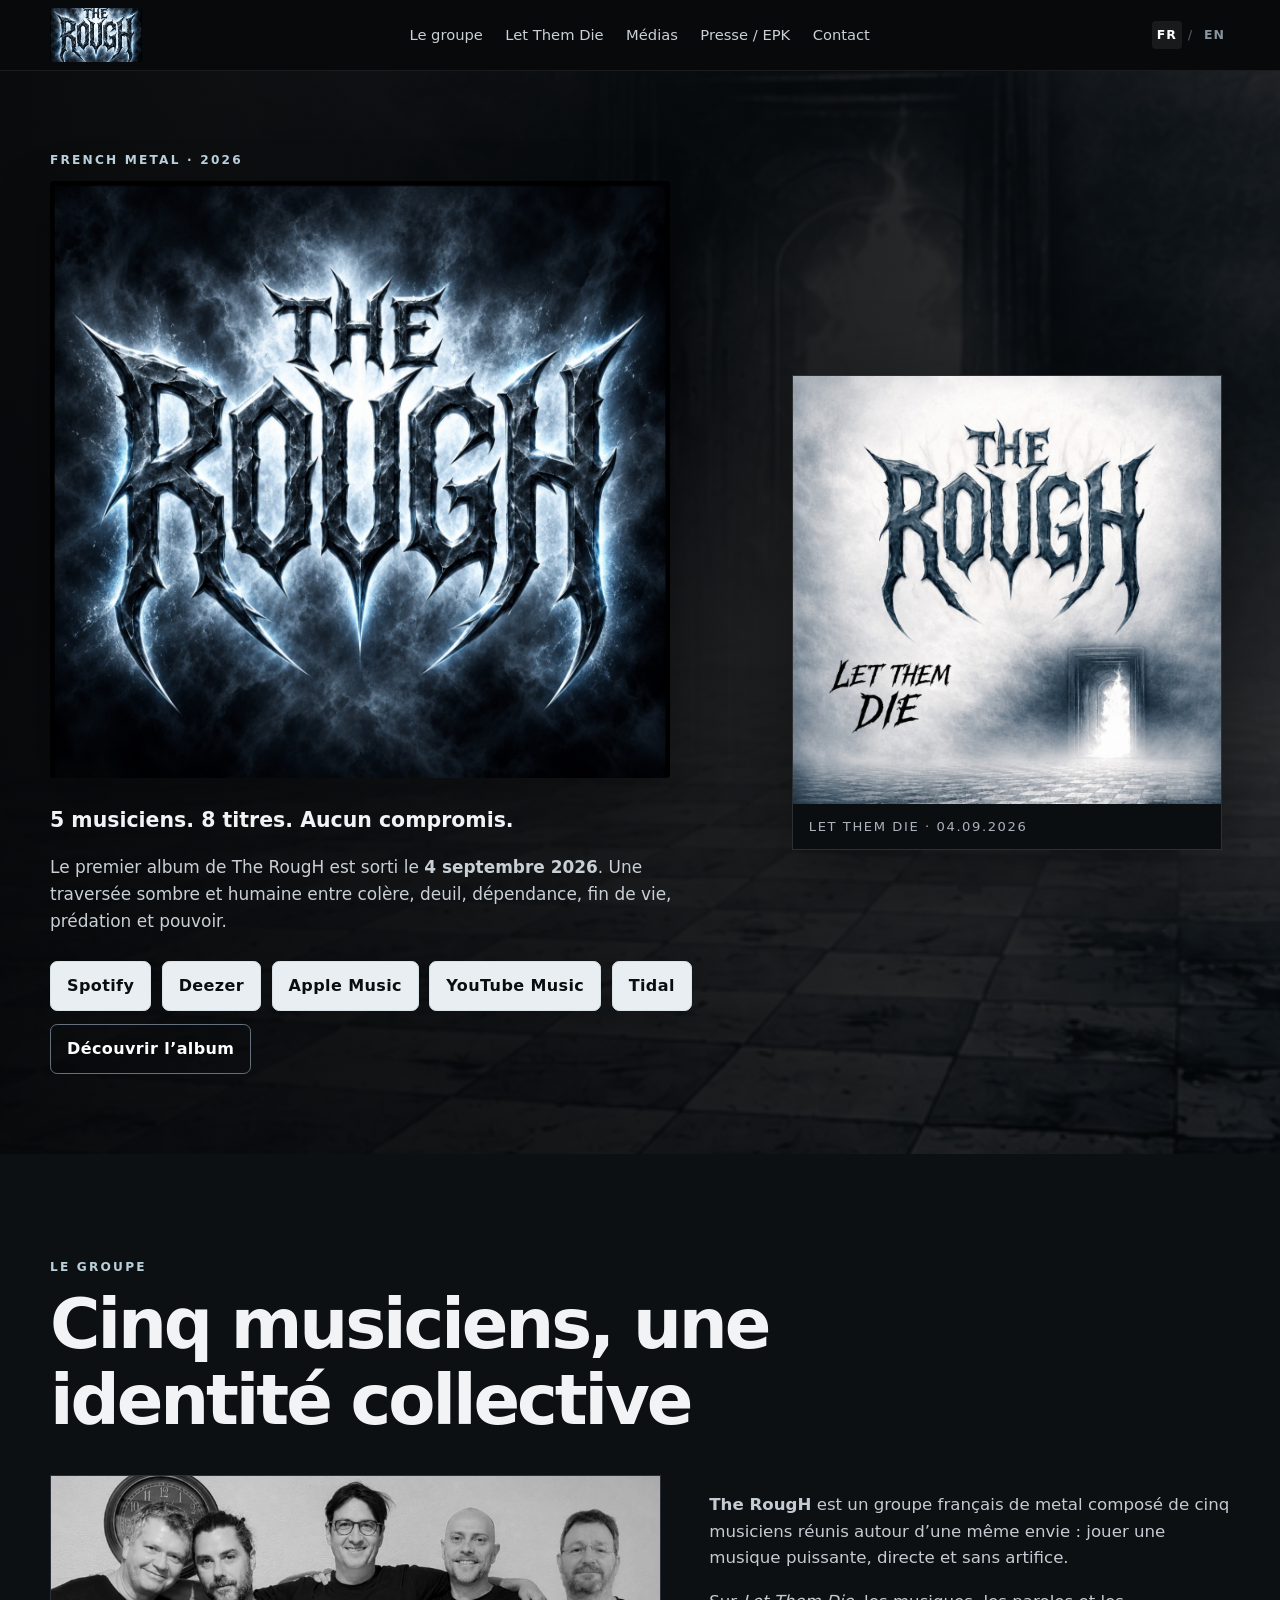
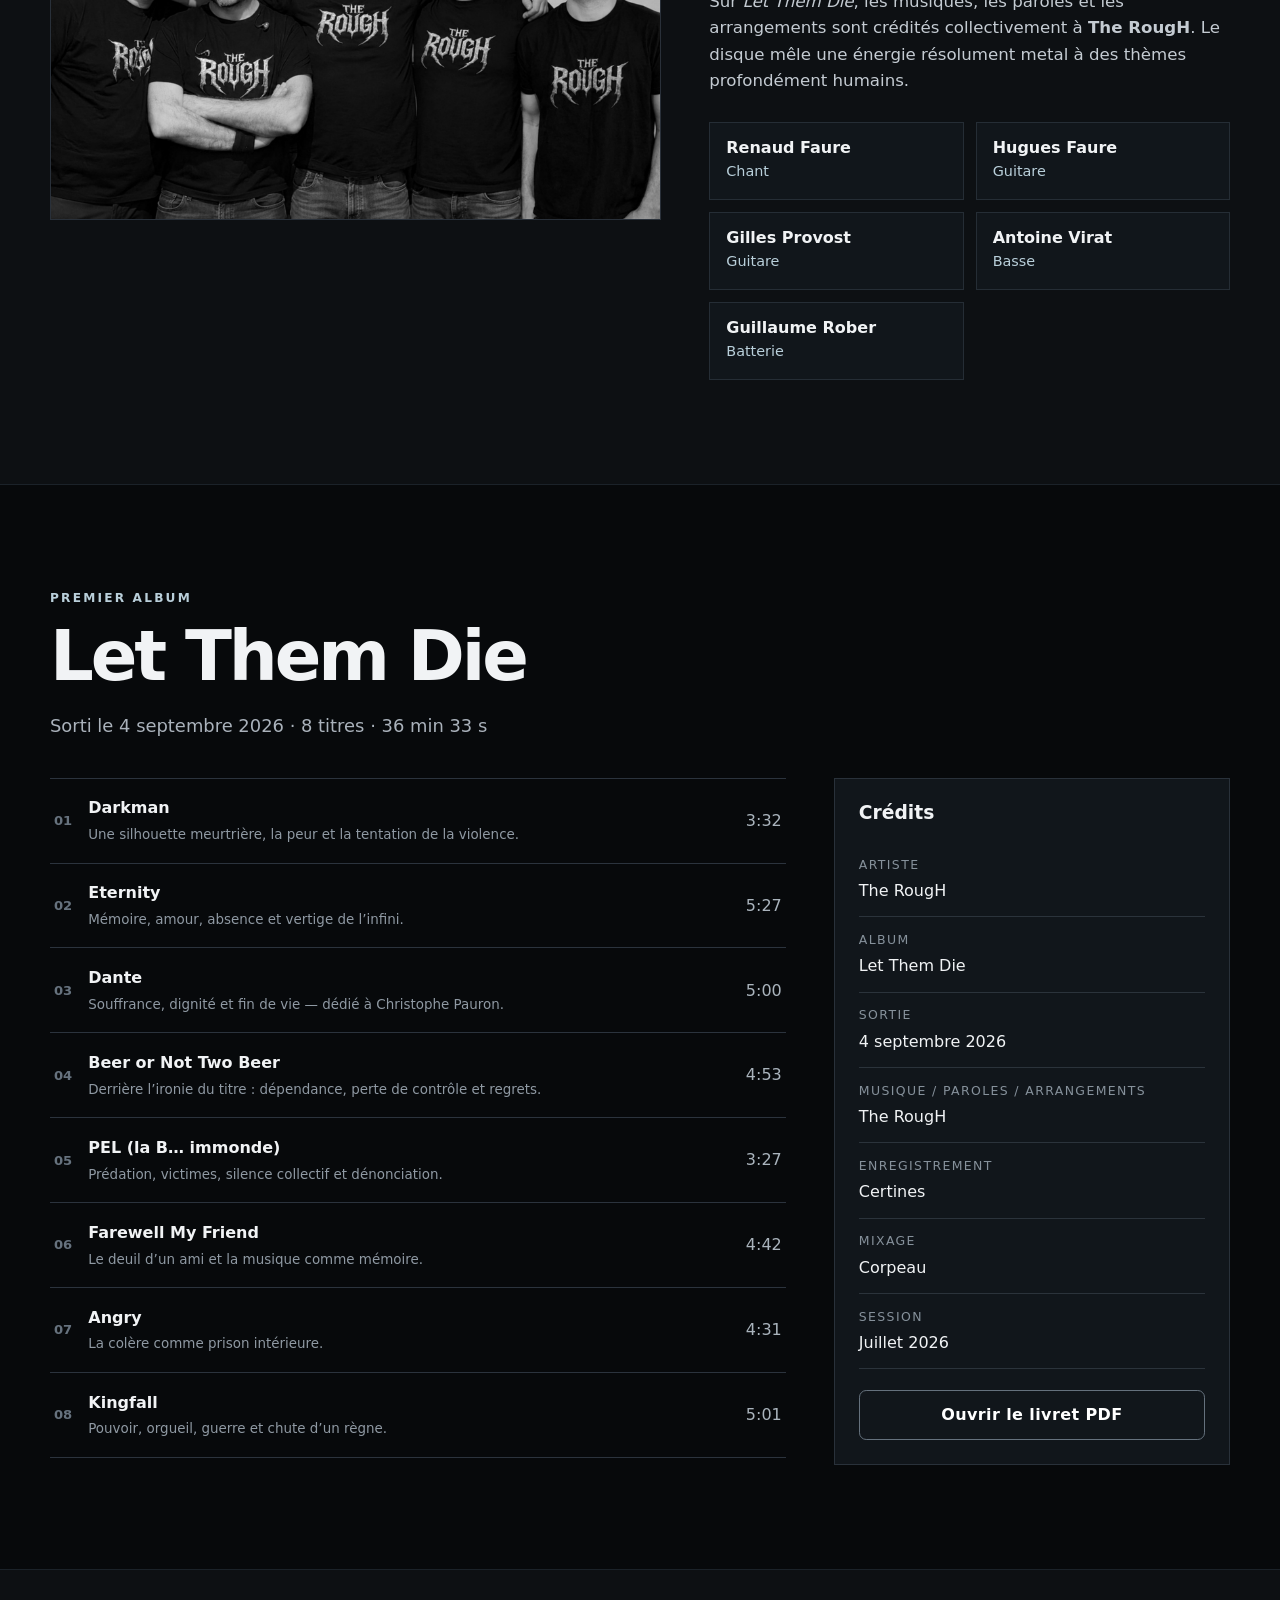
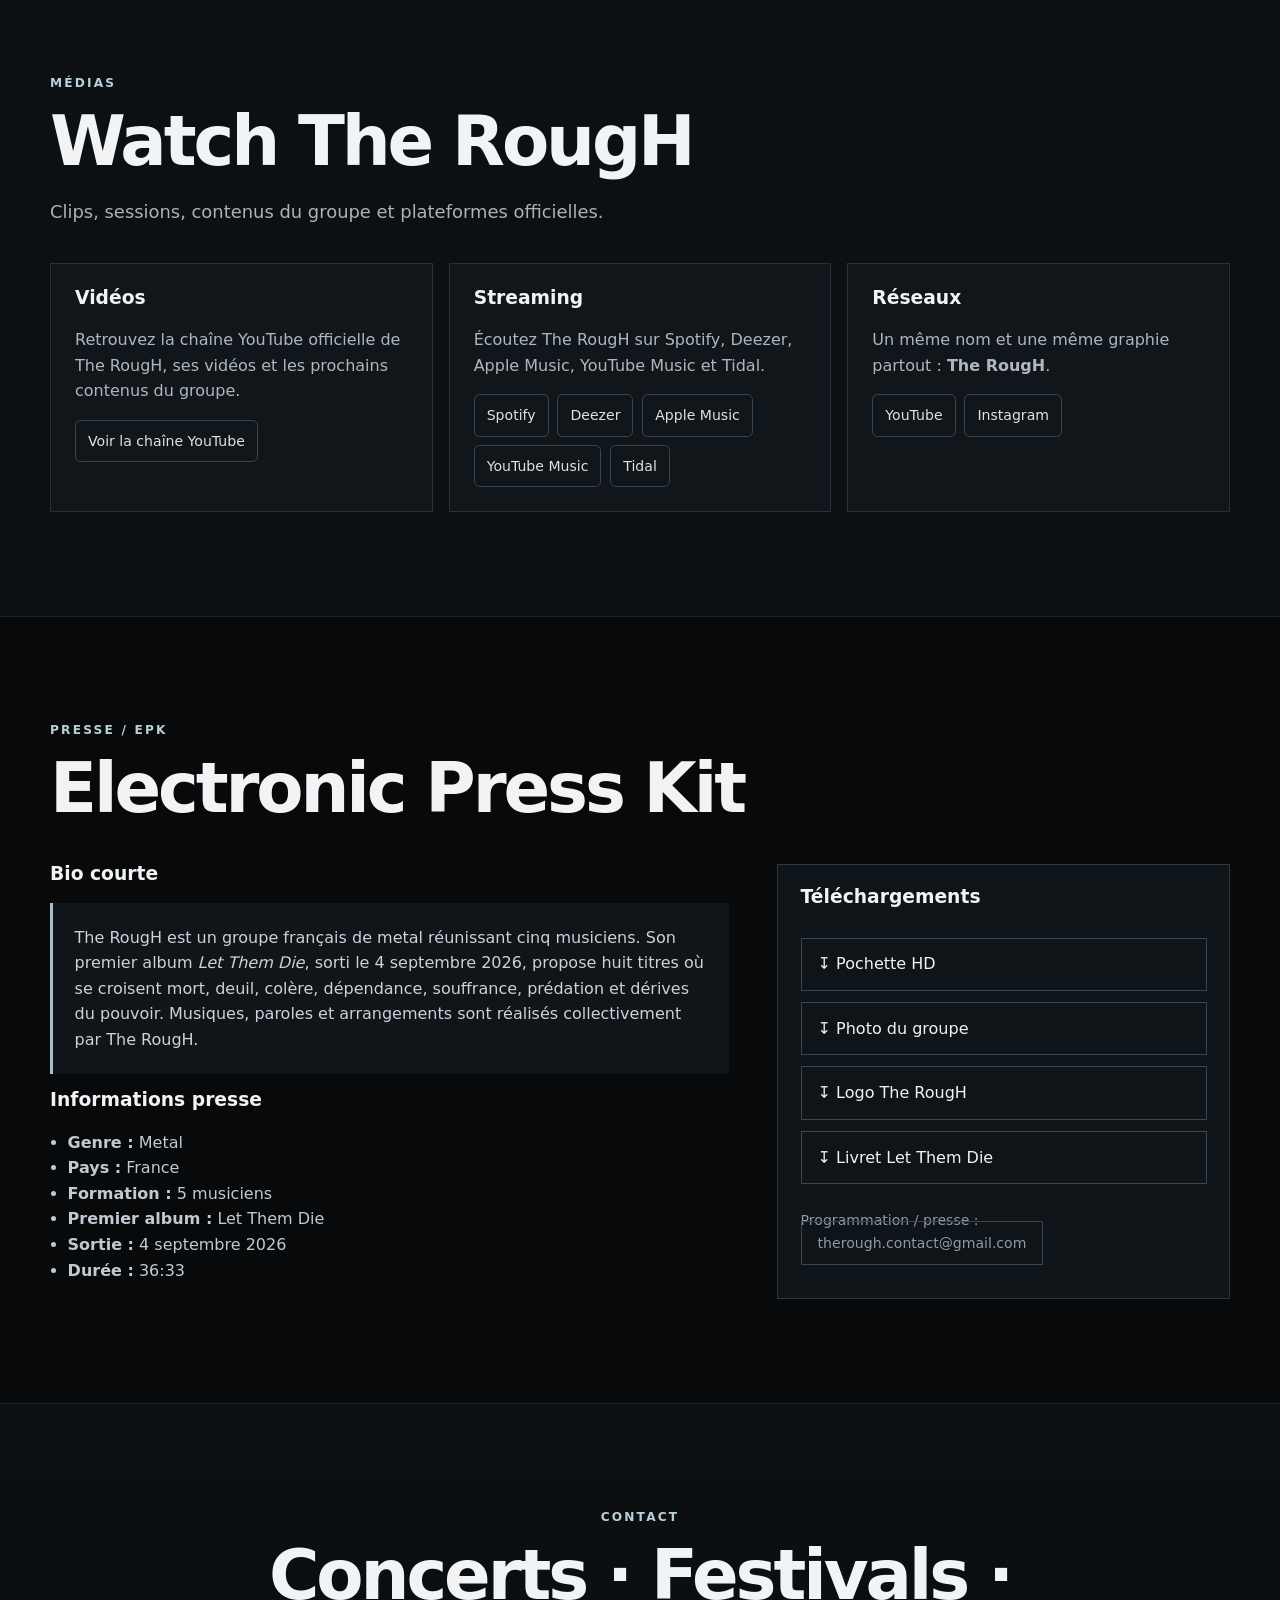
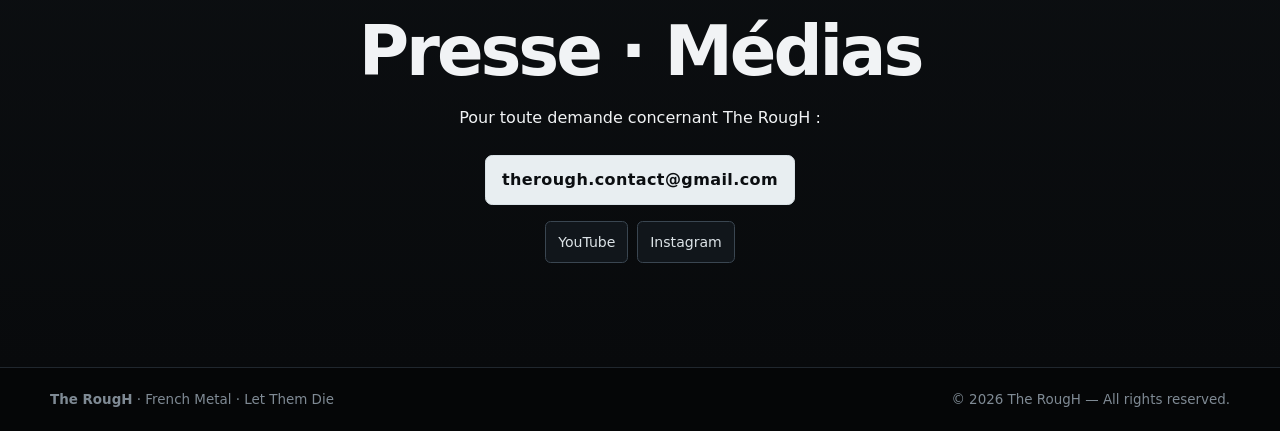
==== commit eeb3b0ba: "Restore YouTube link in videos section" ====
--- a/index.html
+++ b/index.html
@@ -179,7 +179,7 @@
           <article class="media-card">
             <h3>Vidéos</h3>
             <p>Retrouvez la chaîne YouTube officielle de The RougH, ses vidéos et les prochains contenus du groupe.</p>
-            <div id="video-social"></div>
+            <div id="video-social" class="tr-social-links"><a href="https://youtube.com/@gillesprovost-iz4ok?si=qDuQdzxe9u4fpO1z" target="_blank" rel="noopener noreferrer">Voir la chaîne YouTube</a></div>
           </article>
           <article class="media-card">
             <h3>Streaming</h3>
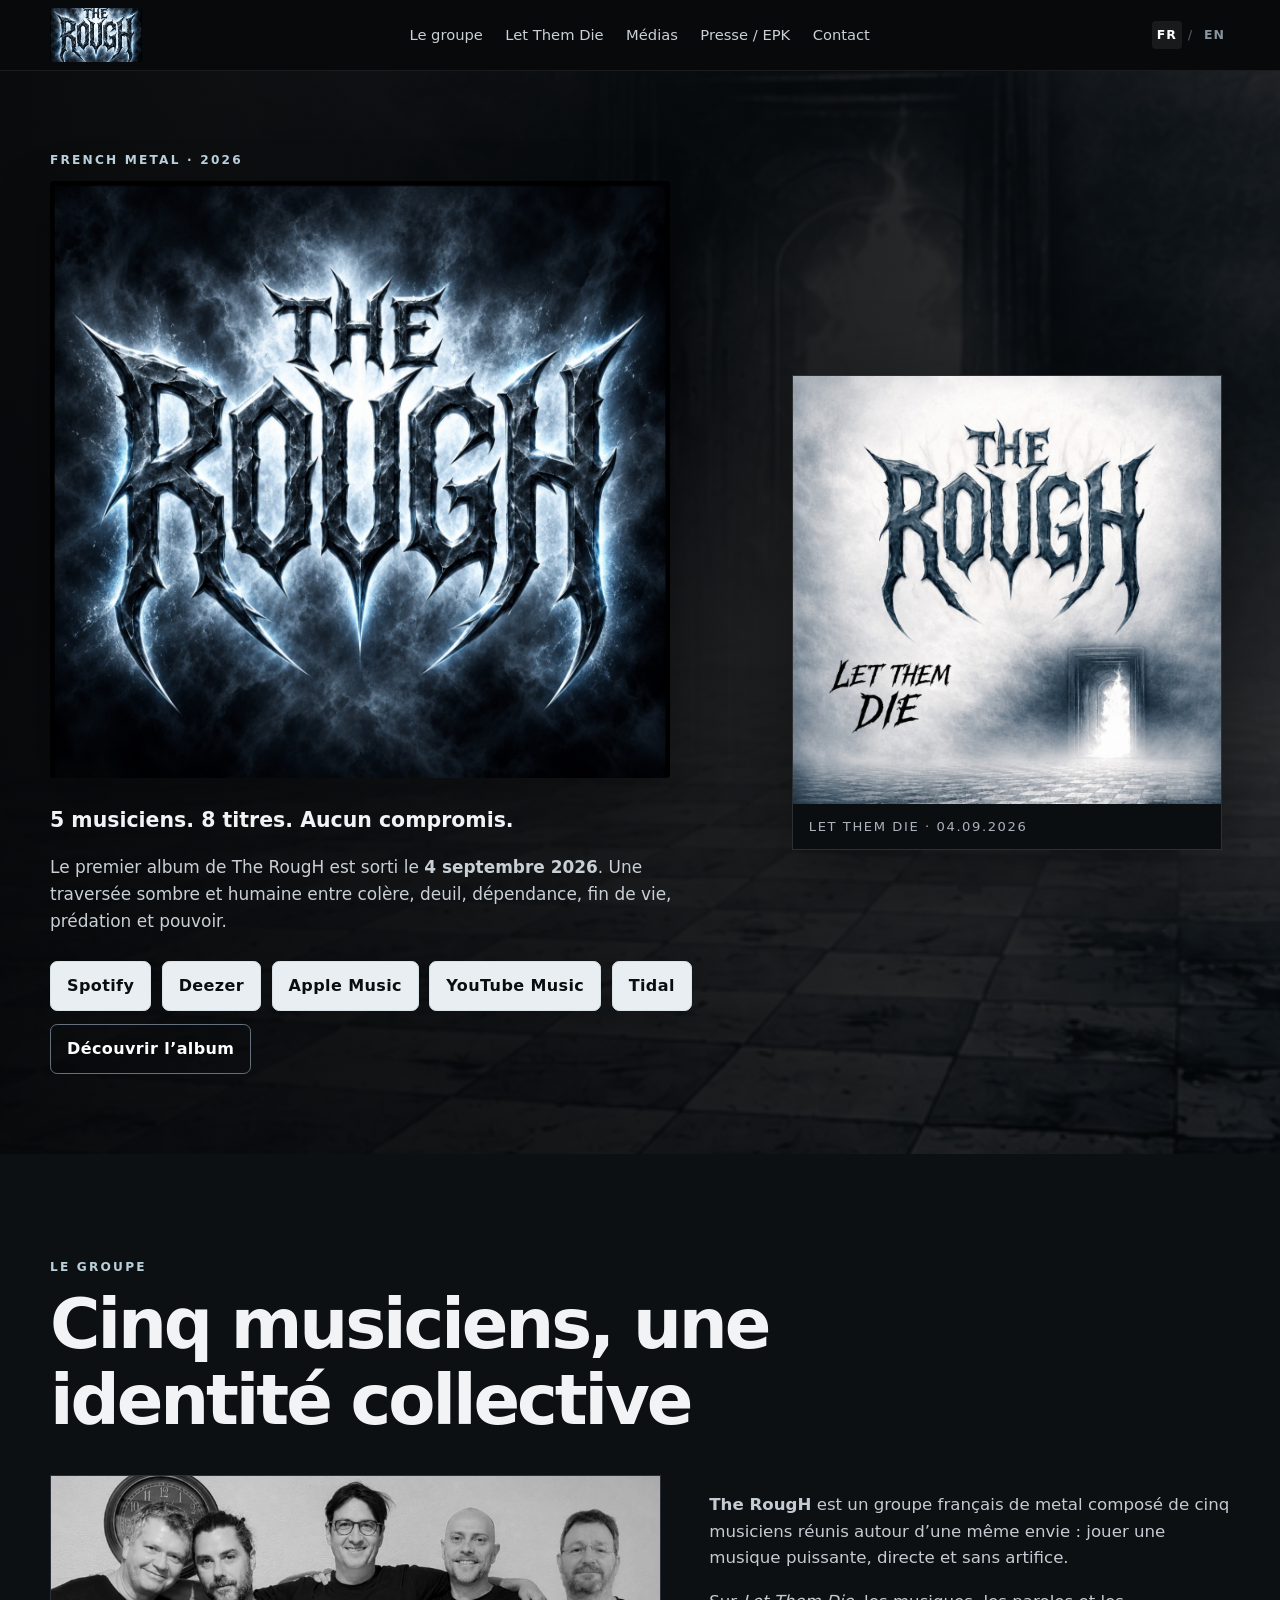
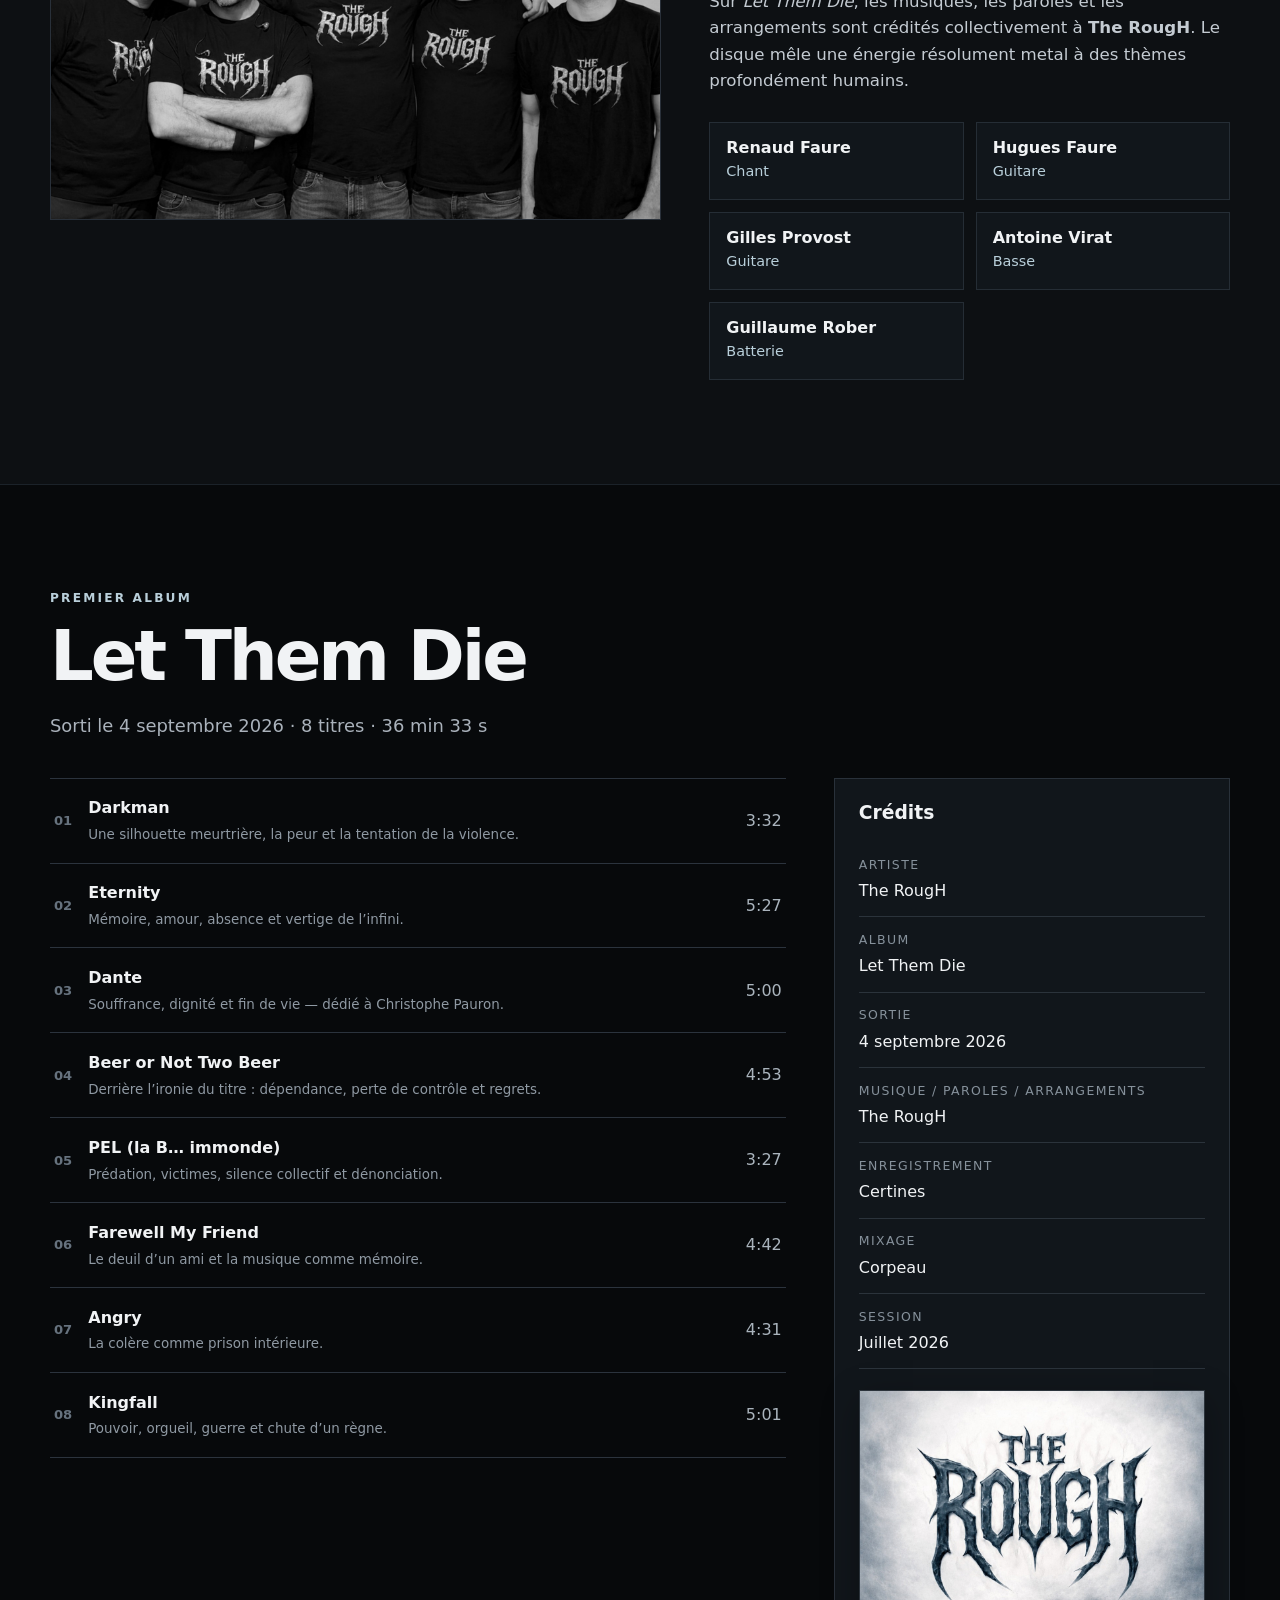
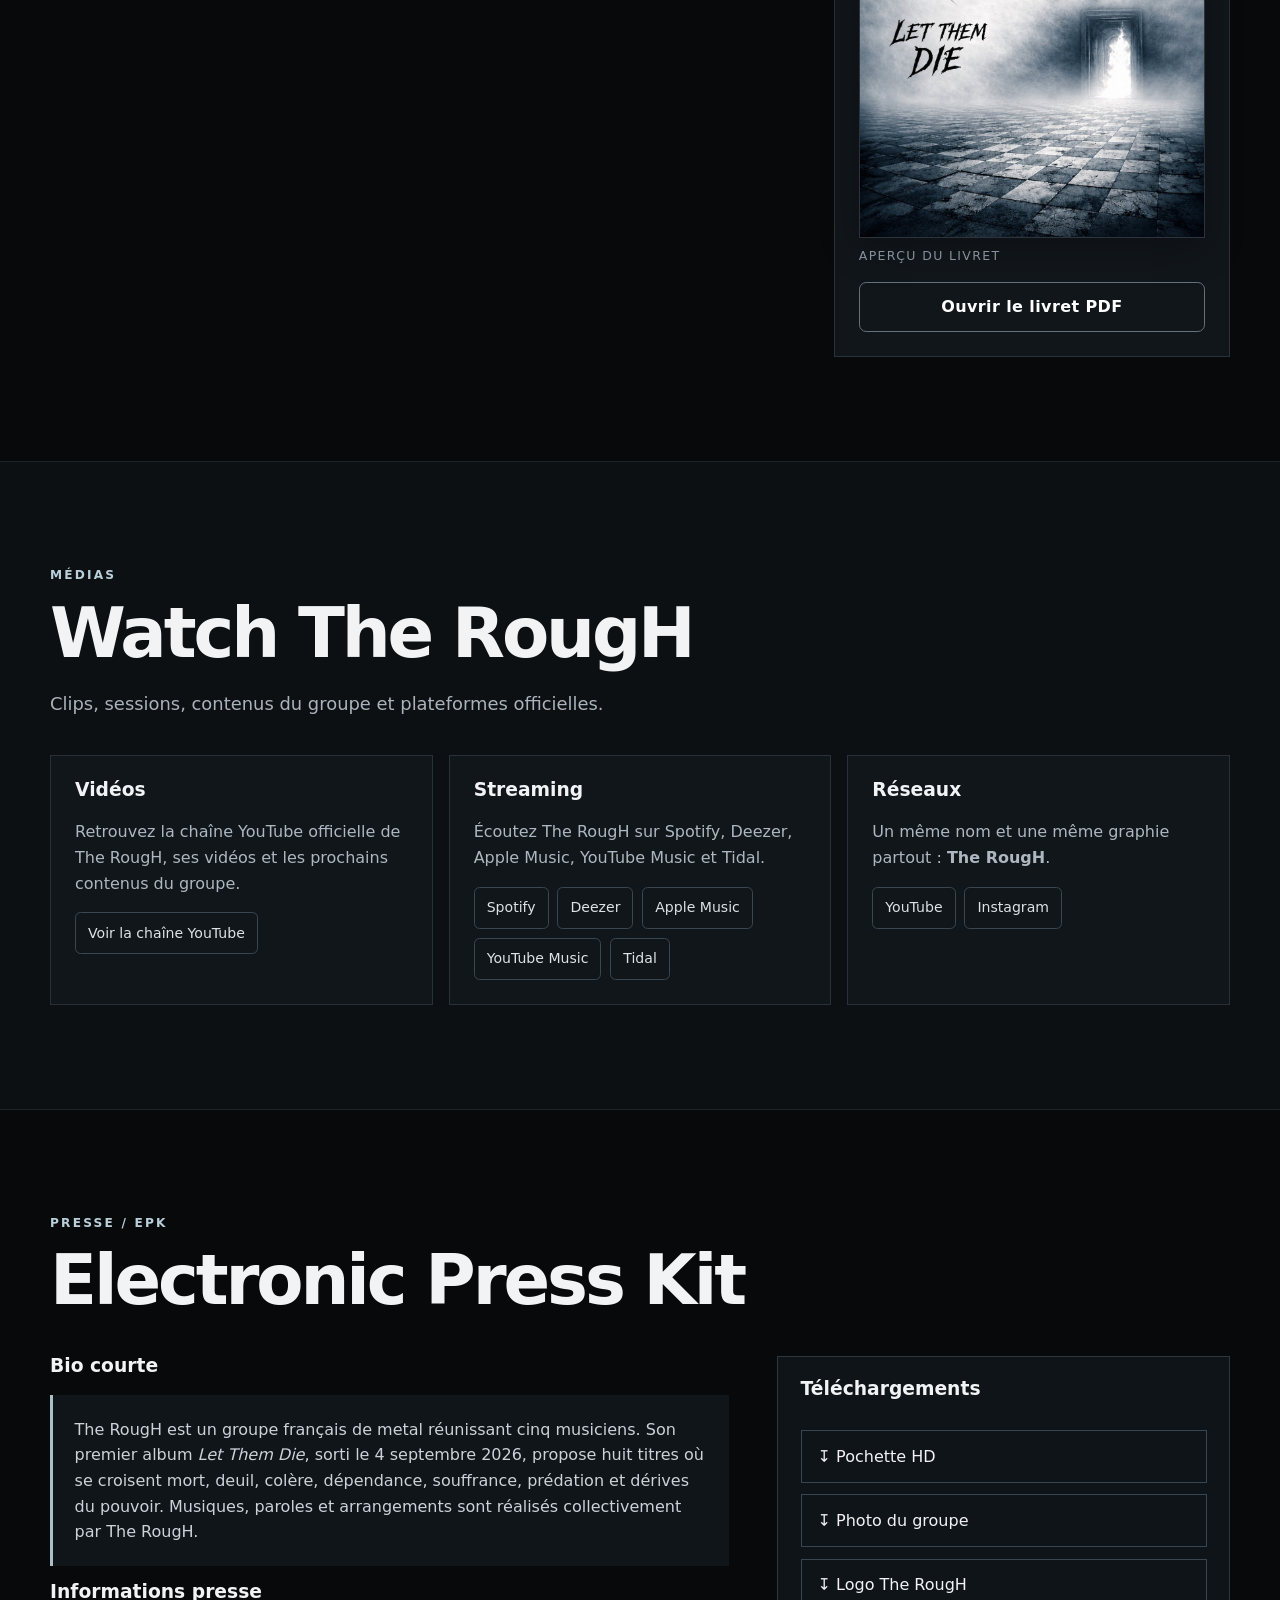
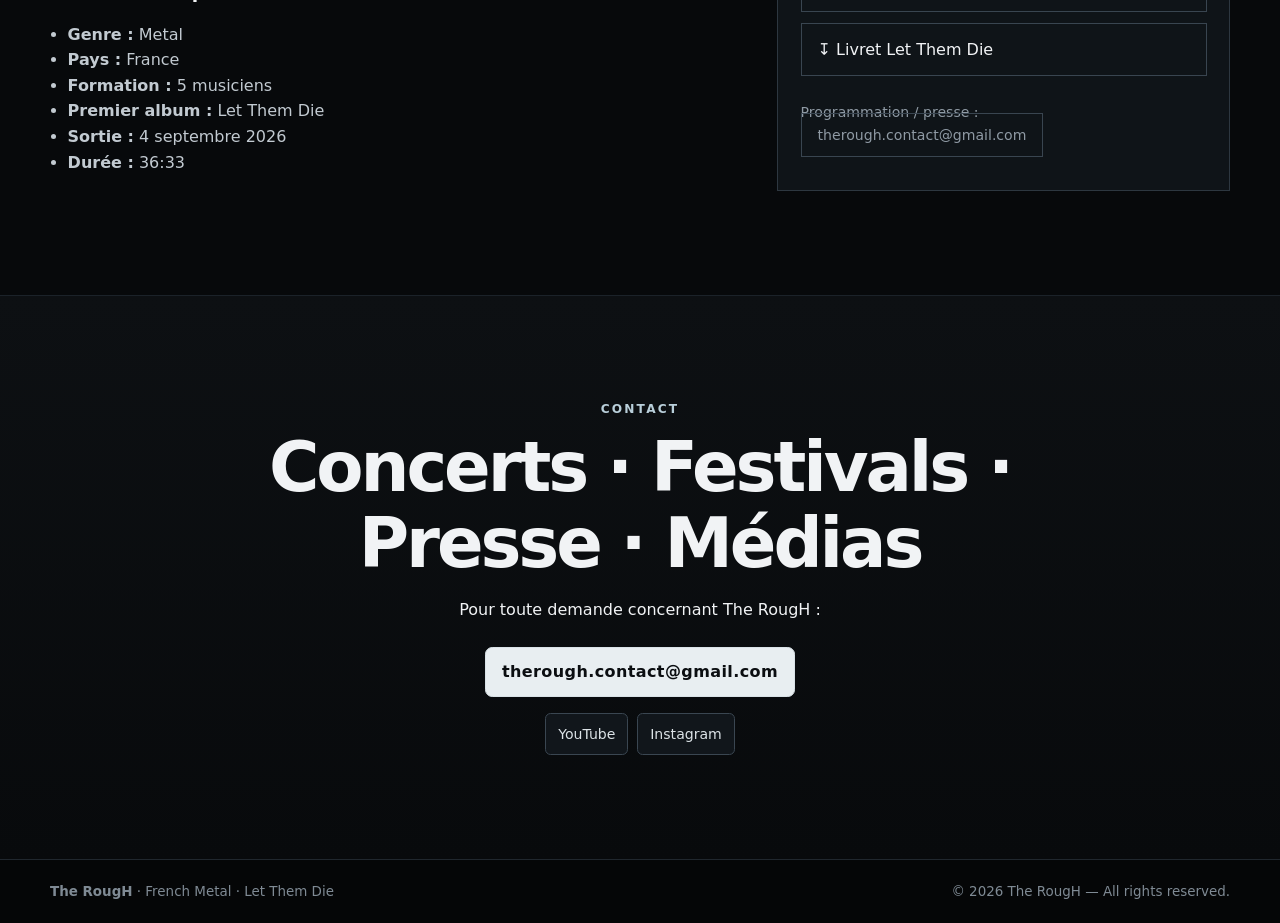
==== commit 0b8972a0: "Add booklet preview image" ====
--- a/index.html
+++ b/index.html
@@ -162,6 +162,10 @@
               <div><dt>Mixage</dt><dd>Corpeau</dd></div>
               <div><dt>Session</dt><dd>Juillet 2026</dd></div>
             </dl>
+            <figure class="booklet-preview">
+              <img src="assets/livret-preview.jpg" alt="Aperçu du livret Let Them Die">
+              <figcaption>Aperçu du livret</figcaption>
+            </figure>
             <a class="button secondary full" href="assets/livret-let-them-die.pdf" target="_blank" rel="noopener">Ouvrir le livret PDF</a>
           </aside>
         </div>
--- a/styles.css
+++ b/styles.css
@@ -222,25 +222,32 @@
 }
 
 
-/* Instagram visible sans dépendre de JavaScript */
-.static-social-fallback {
-  margin-top: .65rem;
-}
-.static-instagram {
-  display: inline-flex;
-  align-items: center;
-  justify-content: center;
-  padding: .62rem .9rem;
-  border: 1px solid rgba(255,255,255,.18);
-  border-radius: .4rem;
-  background: rgba(255,255,255,.045);
-  color: var(--text);
-  text-decoration: none;
-  font-weight: 750;
-  transition: background .18s ease, border-color .18s ease, transform .18s ease;
-}
-.static-instagram:hover {
-  background: rgba(255,255,255,.09);
-  border-color: rgba(255,255,255,.34);
-  transform: translateY(-1px);
-}
+
+
+.booklet-preview {
+  margin: .2rem 0 1rem;
+}
+.booklet-preview img {
+  display: block;
+  width: 100%;
+  border: 1px solid #2b333b;
+  background: #0f1317;
+  box-shadow: 0 10px 35px rgba(0,0,0,.28);
+}
+.booklet-preview figcaption {
+  margin-top: .55rem;
+  color: #86919b;
+  font-size: .78rem;
+  text-transform: uppercase;
+  letter-spacing: .11em;
+}
+
+@media (max-width: 980px) {
+  .booklet-preview img {
+    max-width: 420px;
+    margin: 0 auto;
+  }
+  .booklet-preview figcaption {
+    text-align: center;
+  }
+}
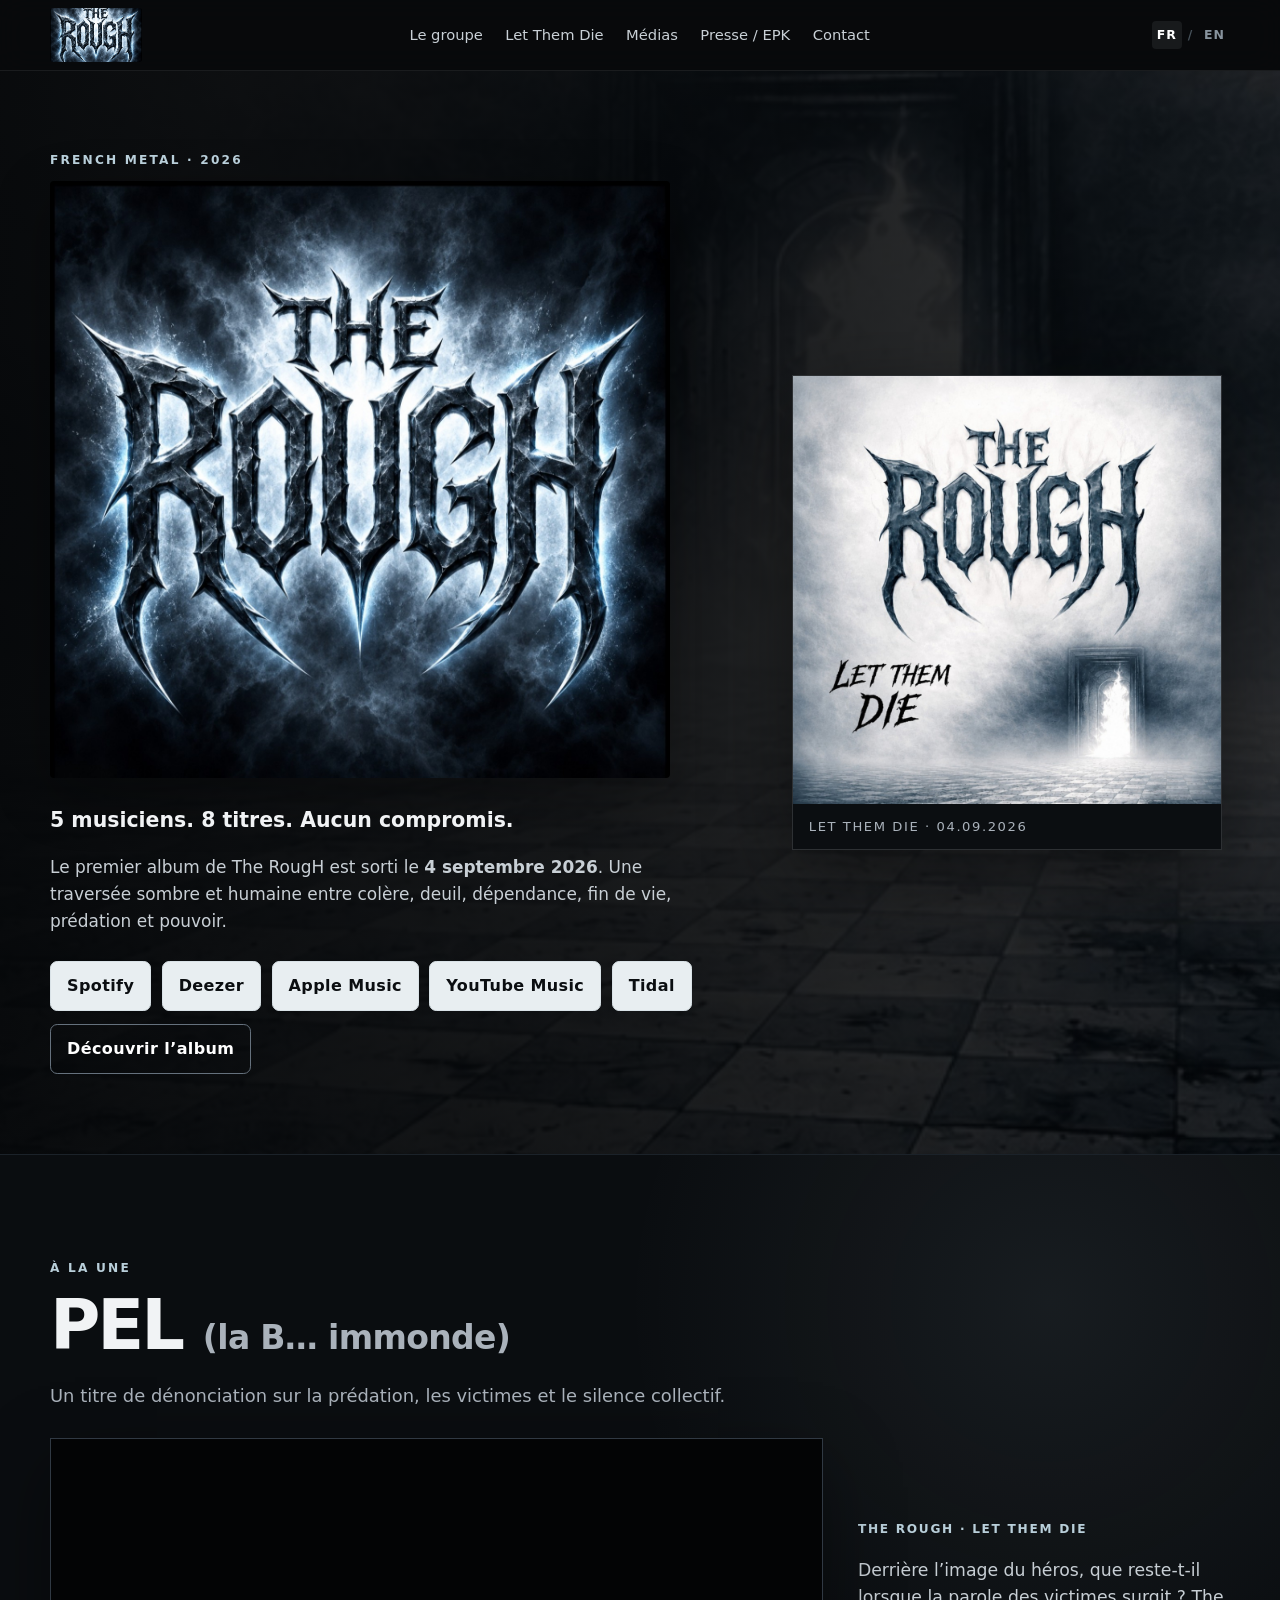
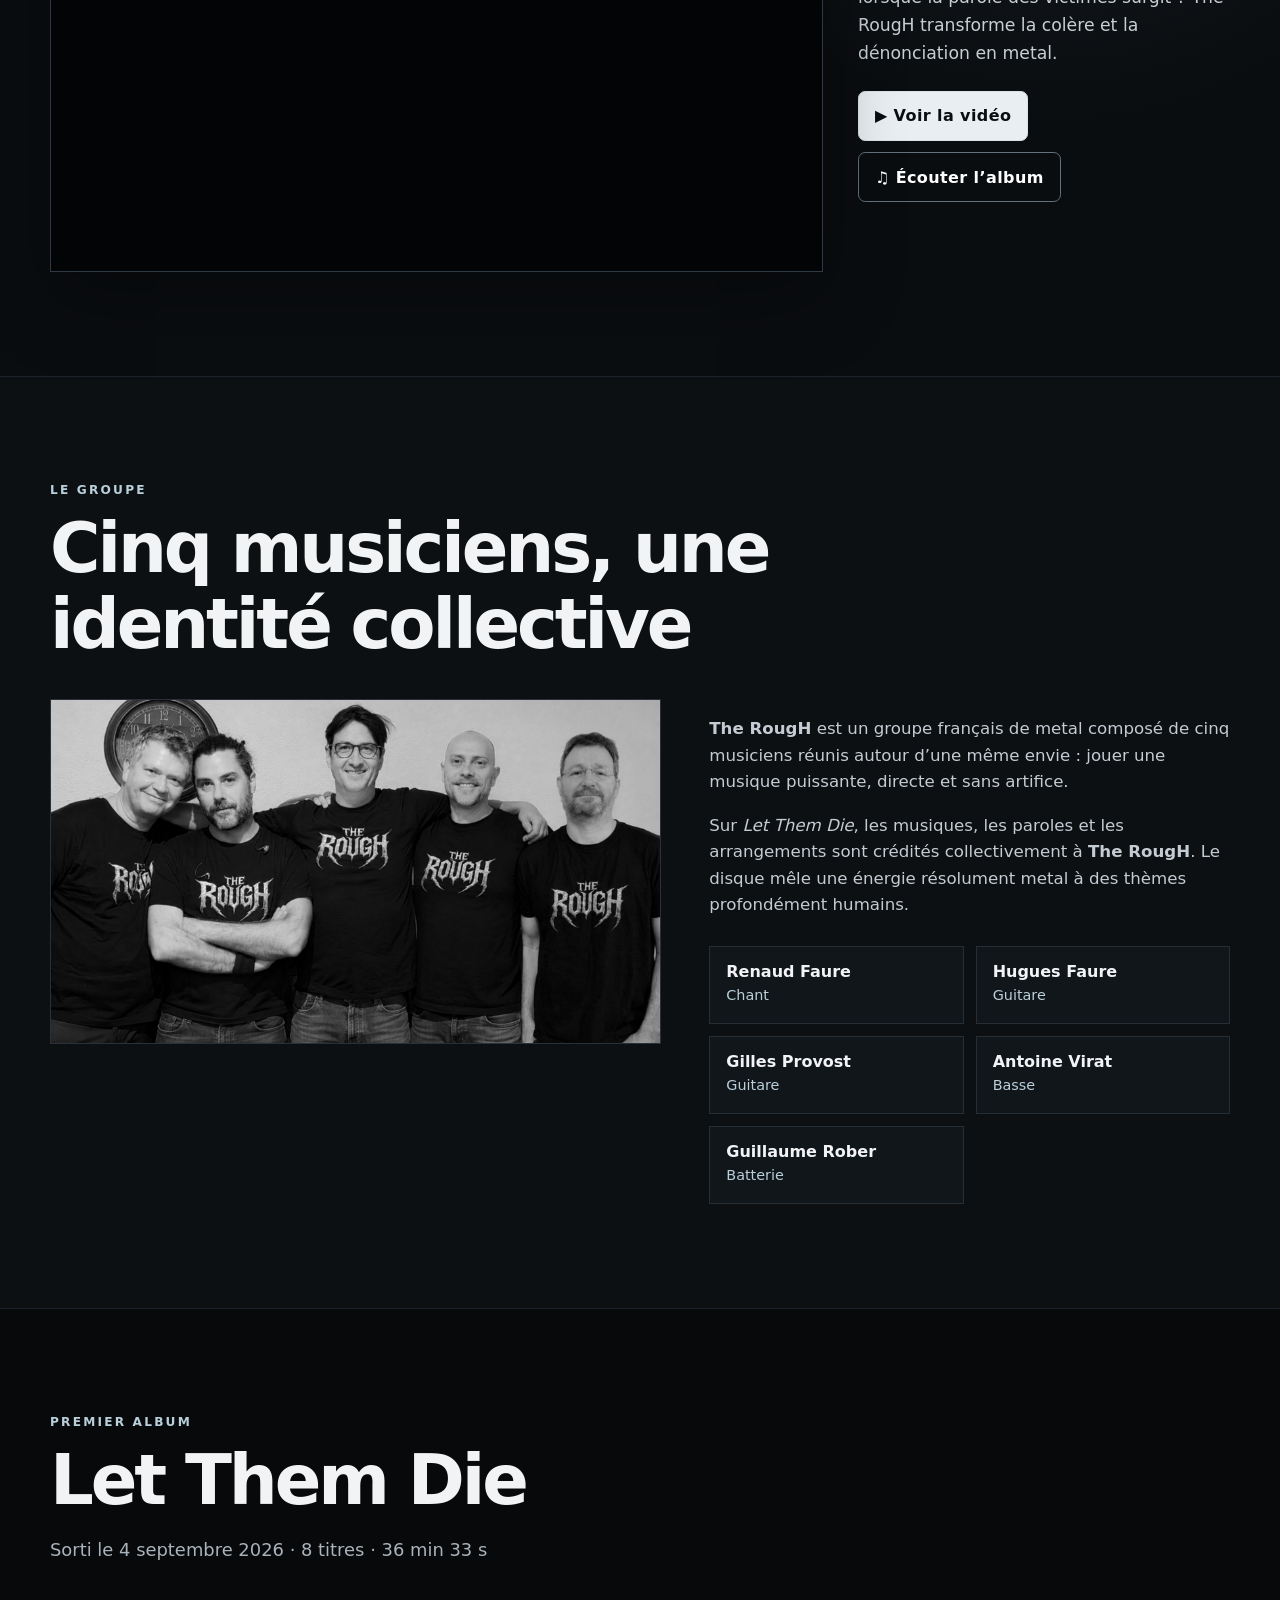
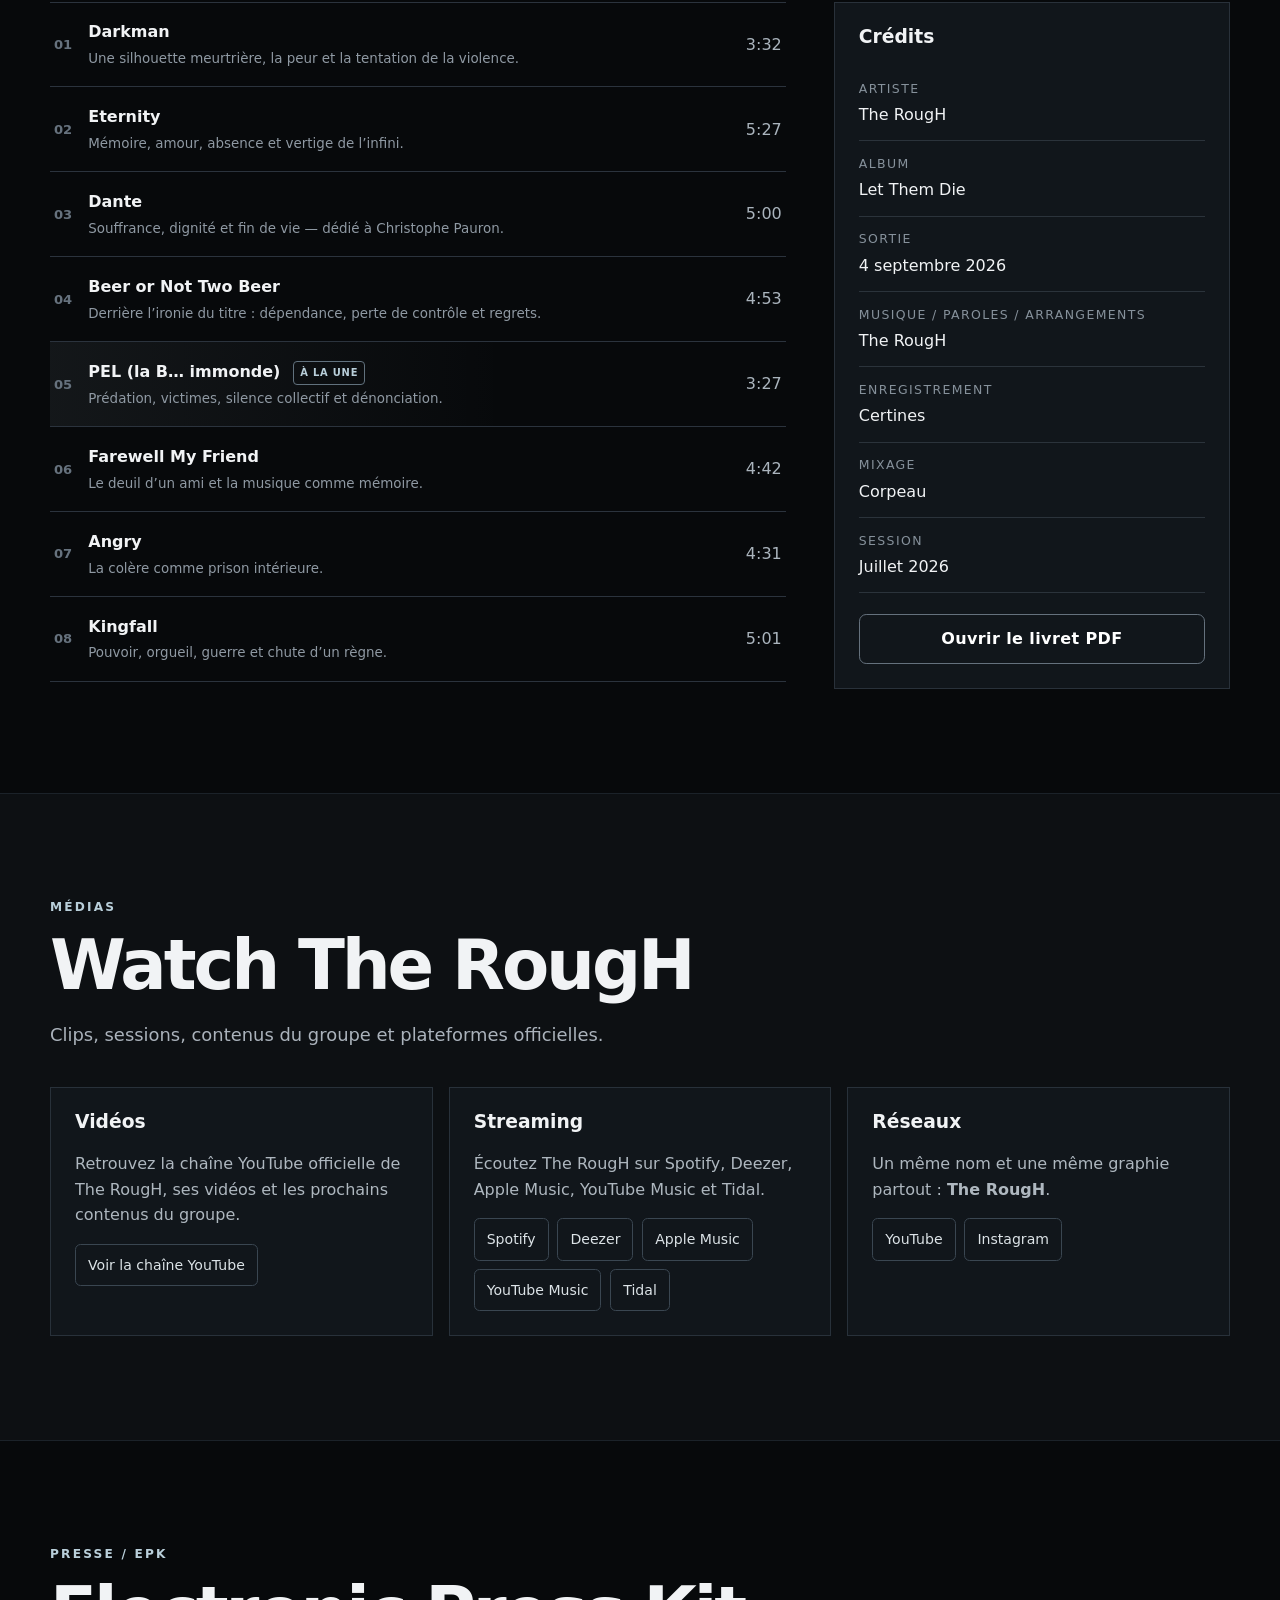
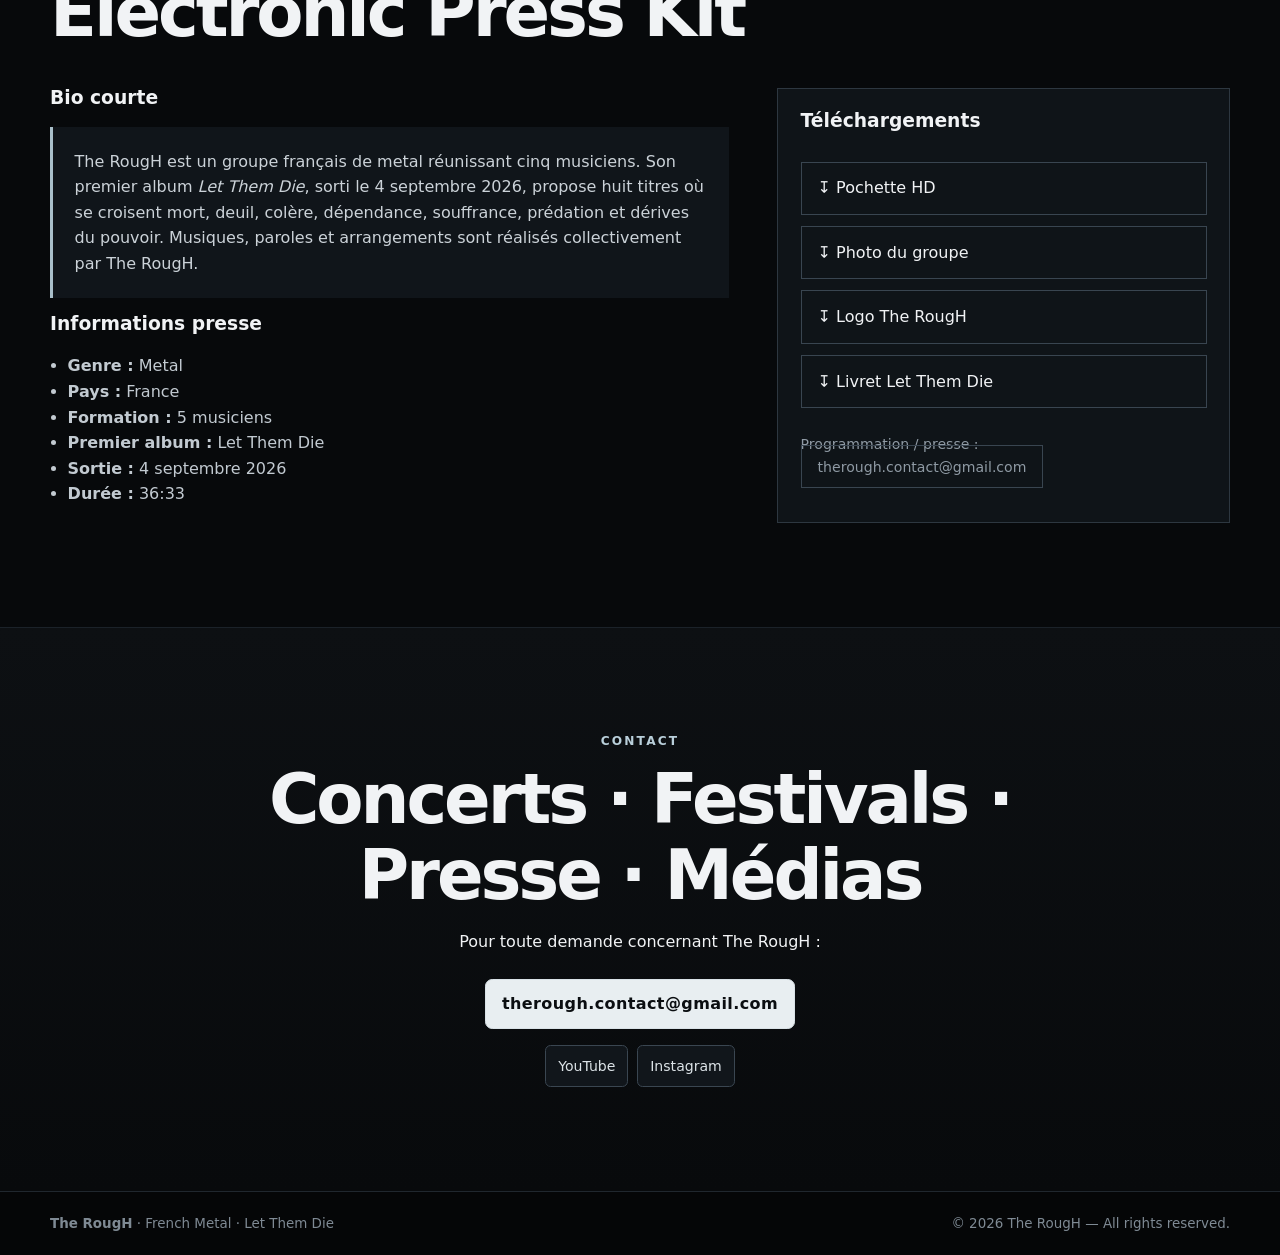
==== commit 2015acb0: "Feature PEL on homepage" ====
--- a/index.html
+++ b/index.html
@@ -105,6 +105,37 @@
       </div>
     </section>
 
+
+    <section class="section featured-track" id="pel" aria-labelledby="pel-title">
+      <div class="container">
+        <div class="section-heading featured-heading">
+          <p class="eyebrow">À LA UNE</p>
+          <h2 id="pel-title">PEL <span class="featured-subtitle">(la B… immonde)</span></h2>
+          <p class="lead">Un titre de dénonciation sur la prédation, les victimes et le silence collectif.</p>
+        </div>
+
+        <div class="featured-track-grid">
+          <div class="featured-video">
+            <iframe
+              src="https://www.youtube-nocookie.com/embed/Ii59zTmpDXQ"
+              title="The RougH — PEL (la B… immonde)"
+              loading="lazy"
+              allow="accelerometer; autoplay; clipboard-write; encrypted-media; gyroscope; picture-in-picture; web-share"
+              referrerpolicy="strict-origin-when-cross-origin"
+              allowfullscreen></iframe>
+          </div>
+          <div class="featured-copy">
+            <p class="featured-kicker">THE ROUGH · LET THEM DIE</p>
+            <p>Derrière l’image du héros, que reste-t-il lorsque la parole des victimes surgit ? The RougH transforme la colère et la dénonciation en metal.</p>
+            <div class="featured-actions">
+              <a class="button" href="https://youtu.be/Ii59zTmpDXQ" target="_blank" rel="noopener noreferrer">▶ Voir la vidéo</a>
+              <a class="button secondary" href="https://music.youtube.com/playlist?list=OLAK5uy_m5sBqcl4cN2cDpN-uARwpCFu1pe-vdUpE&si=XxvXAelbHbAW03sV" target="_blank" rel="noopener noreferrer">♫ Écouter l’album</a>
+            </div>
+          </div>
+        </div>
+      </div>
+    </section>
+
     <section class="section" id="groupe" aria-labelledby="groupe-title">
       <div class="container">
         <div class="section-heading">
@@ -145,7 +176,7 @@
               <li><span><strong>Eternity</strong><small>Mémoire, amour, absence et vertige de l’infini.</small></span><time>5:27</time></li>
               <li><span><strong>Dante</strong><small>Souffrance, dignité et fin de vie — dédié à Christophe Pauron.</small></span><time>5:00</time></li>
               <li><span><strong>Beer or Not Two Beer</strong><small>Derrière l’ironie du titre : dépendance, perte de contrôle et regrets.</small></span><time>4:53</time></li>
-              <li><span><strong>PEL (la B… immonde)</strong><small>Prédation, victimes, silence collectif et dénonciation.</small></span><time>3:27</time></li>
+              <li class="track-featured"><span><strong>PEL (la B… immonde) <a class="track-badge" href="#pel">À LA UNE</a></strong><small>Prédation, victimes, silence collectif et dénonciation.</small></span><time>3:27</time></li>
               <li><span><strong>Farewell My Friend</strong><small>Le deuil d’un ami et la musique comme mémoire.</small></span><time>4:42</time></li>
               <li><span><strong>Angry</strong><small>La colère comme prison intérieure.</small></span><time>4:31</time></li>
               <li><span><strong>Kingfall</strong><small>Pouvoir, orgueil, guerre et chute d’un règne.</small></span><time>5:01</time></li>
@@ -162,10 +193,6 @@
               <div><dt>Mixage</dt><dd>Corpeau</dd></div>
               <div><dt>Session</dt><dd>Juillet 2026</dd></div>
             </dl>
-            <figure class="booklet-preview">
-              <img src="assets/livret-preview.jpg" alt="Aperçu du livret Let Them Die">
-              <figcaption>Aperçu du livret</figcaption>
-            </figure>
             <a class="button secondary full" href="assets/livret-let-them-die.pdf" target="_blank" rel="noopener">Ouvrir le livret PDF</a>
           </aside>
         </div>
--- a/styles.css
+++ b/styles.css
@@ -251,3 +251,102 @@
     text-align: center;
   }
 }
+
+
+/* Featured track — PEL */
+.featured-track {
+  background:
+    radial-gradient(circle at 82% 18%, rgba(185,207,218,.08), transparent 34%),
+    #0a0d10;
+  border-top: 1px solid #1b2229;
+  border-bottom: 1px solid #1b2229;
+}
+.featured-heading {
+  margin-bottom: 1.7rem;
+}
+.featured-subtitle {
+  color: var(--muted);
+  font-size: .48em;
+  letter-spacing: -.02em;
+  white-space: nowrap;
+}
+.featured-track-grid {
+  display: grid;
+  grid-template-columns: minmax(0, 1.35fr) minmax(280px, .65fr);
+  gap: 2.2rem;
+  align-items: center;
+}
+.featured-video {
+  position: relative;
+  aspect-ratio: 16 / 9;
+  overflow: hidden;
+  border: 1px solid #303943;
+  background: #030405;
+  box-shadow: 0 24px 70px rgba(0,0,0,.38);
+}
+.featured-video iframe {
+  position: absolute;
+  inset: 0;
+  width: 100%;
+  height: 100%;
+  border: 0;
+}
+.featured-copy {
+  padding: 1.2rem 0;
+}
+.featured-copy > p:not(.featured-kicker) {
+  color: #c7ced4;
+  font-size: 1.08rem;
+}
+.featured-kicker {
+  color: var(--ice);
+  letter-spacing: .14em;
+  font-size: .76rem;
+  font-weight: 800;
+}
+.featured-actions {
+  display: flex;
+  flex-wrap: wrap;
+  gap: .7rem;
+  margin-top: 1.5rem;
+}
+.track-featured {
+  background: linear-gradient(90deg, rgba(185,207,218,.07), transparent 62%);
+}
+.track-badge {
+  display: inline-flex;
+  vertical-align: .1em;
+  margin-left: .45rem;
+  padding: .18rem .38rem;
+  border: 1px solid #61717d;
+  border-radius: .25rem;
+  color: var(--ice);
+  text-decoration: none;
+  font-size: .62rem;
+  letter-spacing: .08em;
+  font-weight: 800;
+}
+.track-badge:hover {
+  border-color: var(--accent);
+  background: rgba(255,255,255,.05);
+}
+
+@media (max-width: 900px) {
+  .featured-track-grid {
+    grid-template-columns: 1fr;
+  }
+  .featured-copy {
+    padding-top: 0;
+  }
+}
+
+@media (max-width: 520px) {
+  .featured-subtitle {
+    display: block;
+    margin-top: .35rem;
+    font-size: .42em;
+  }
+  .featured-actions .button {
+    width: 100%;
+  }
+}
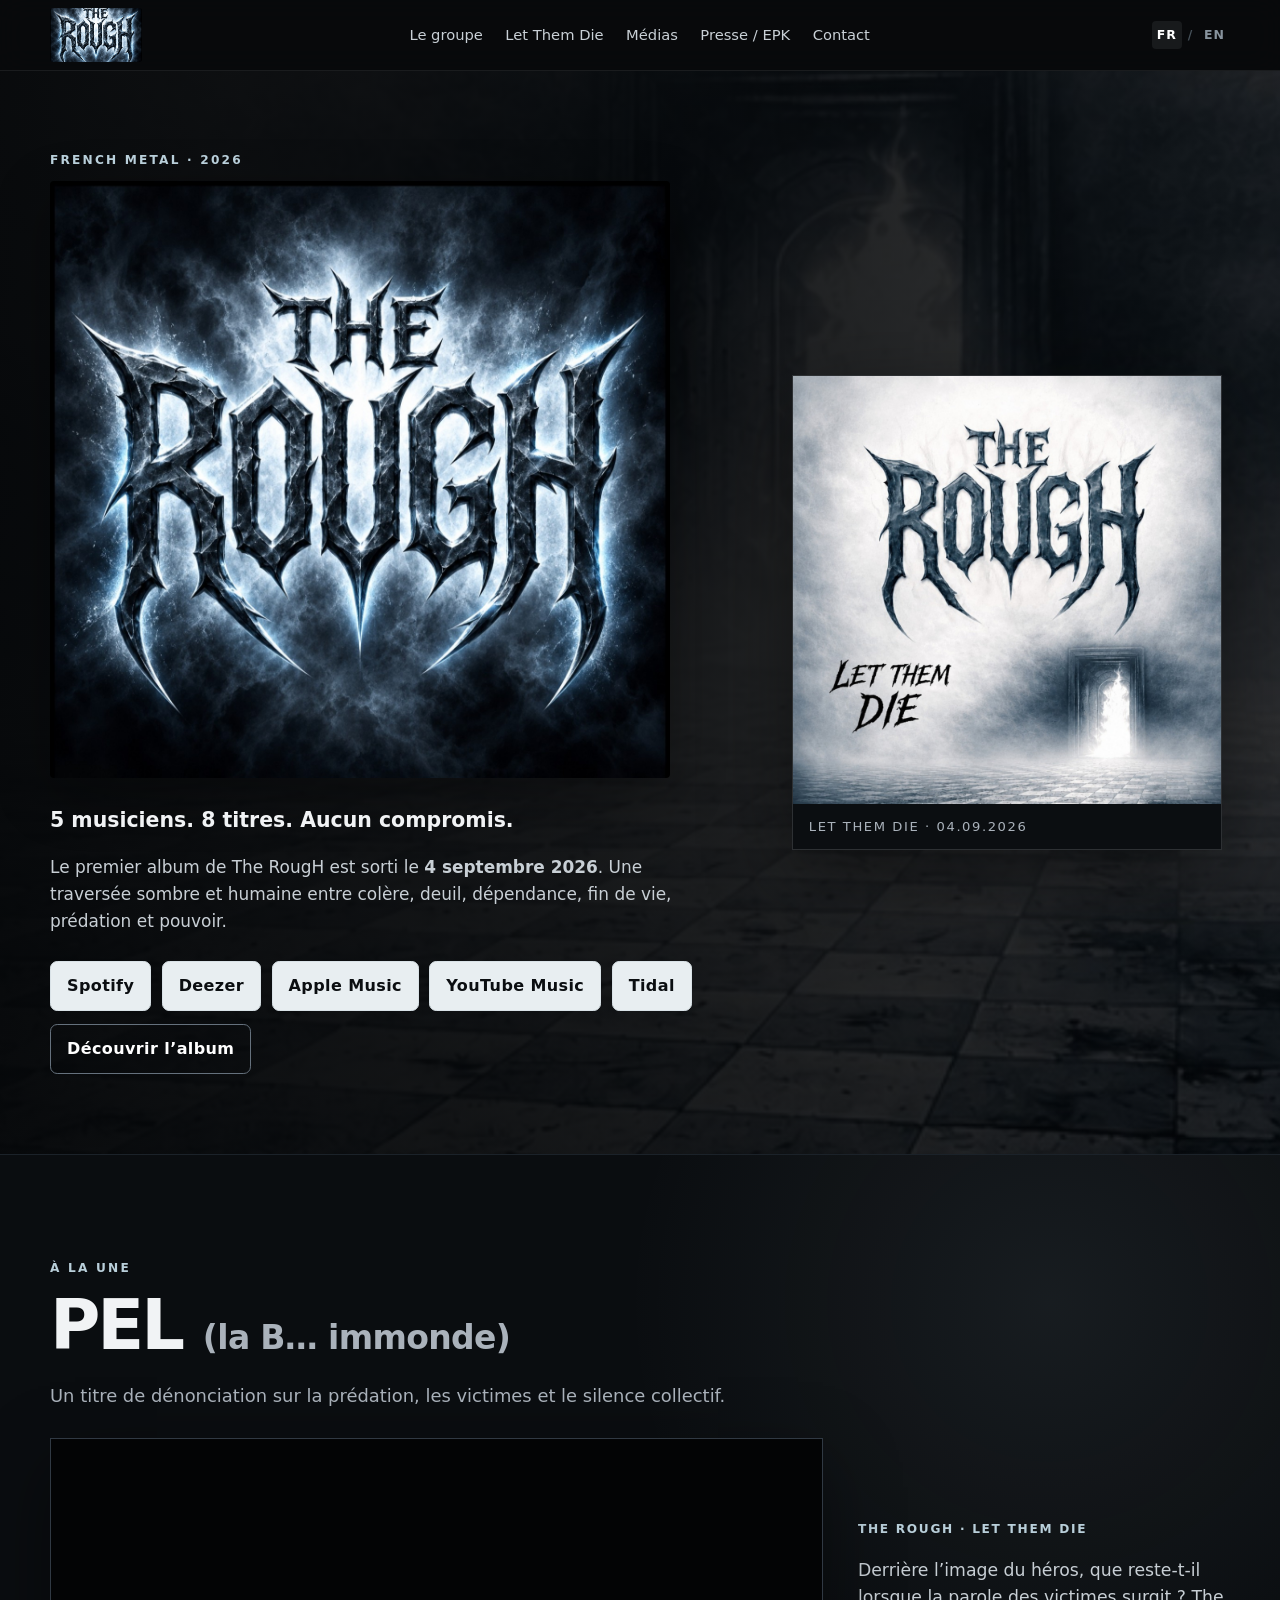
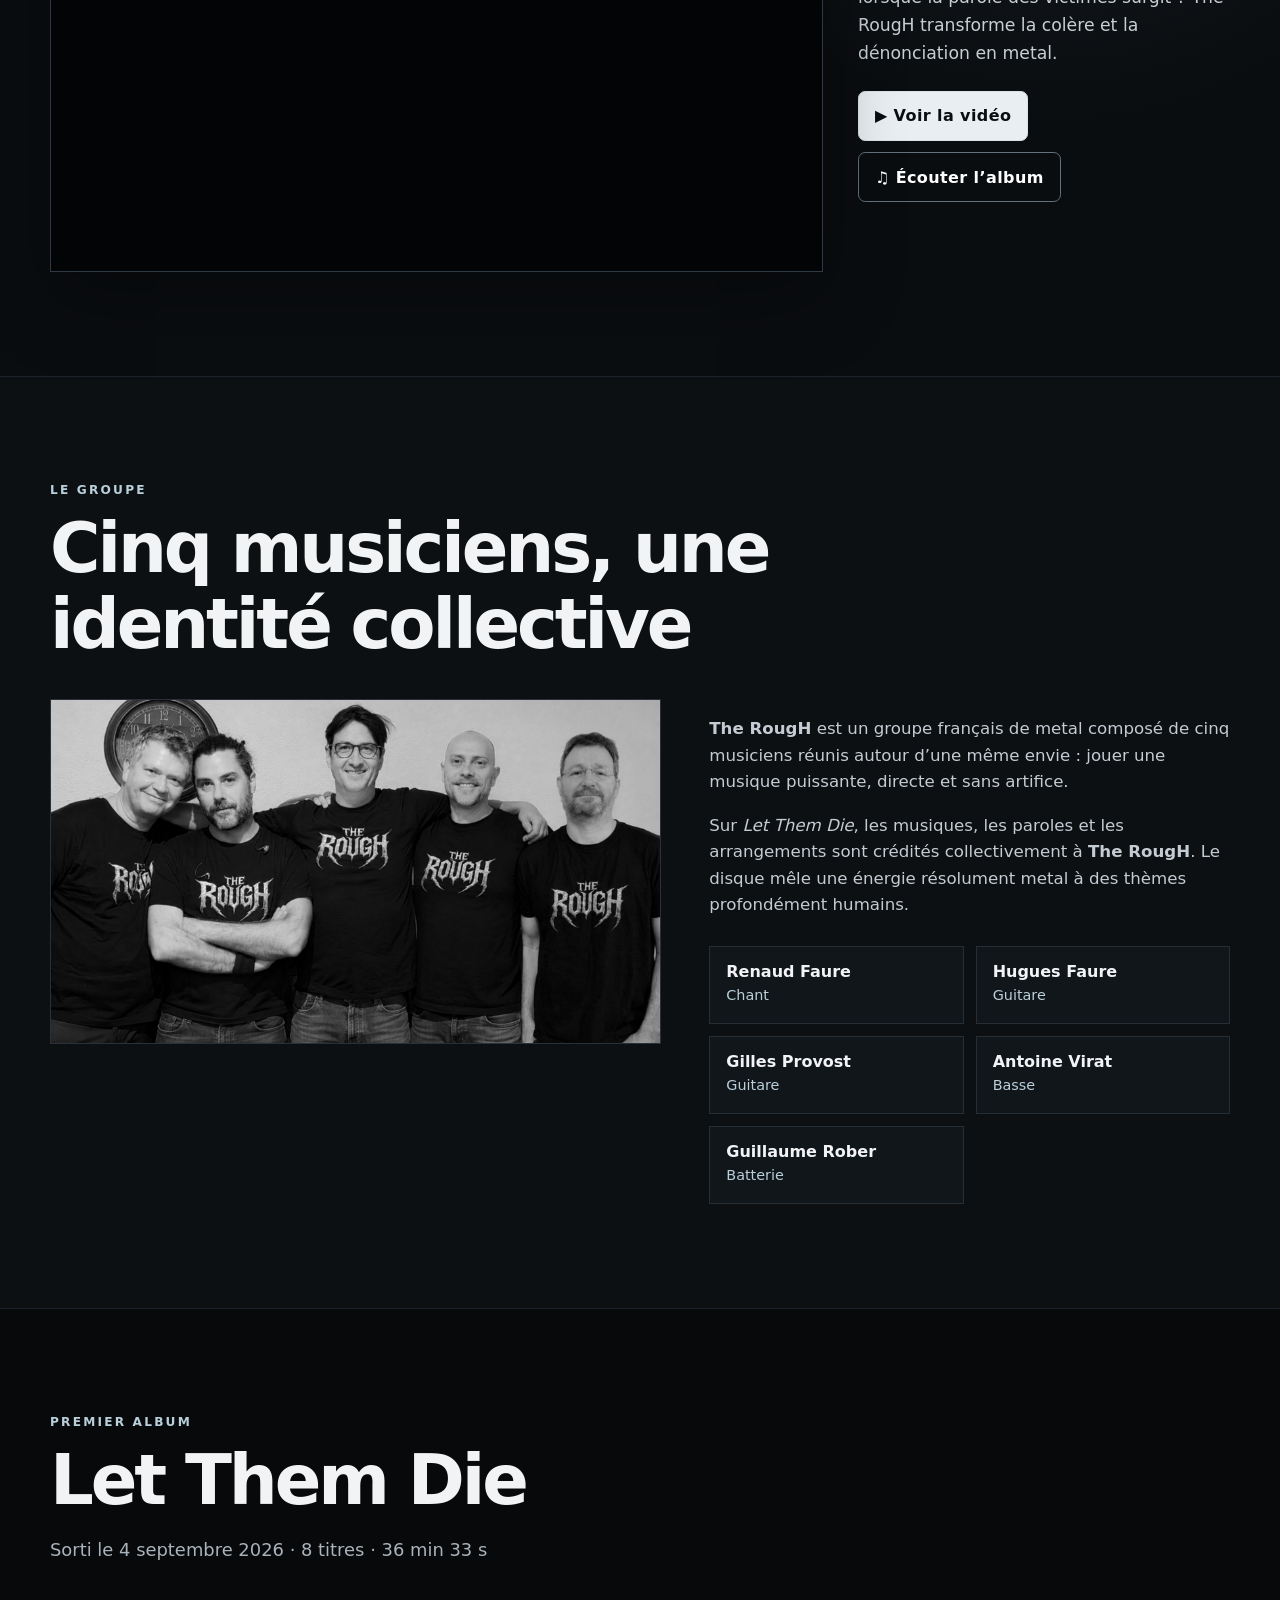
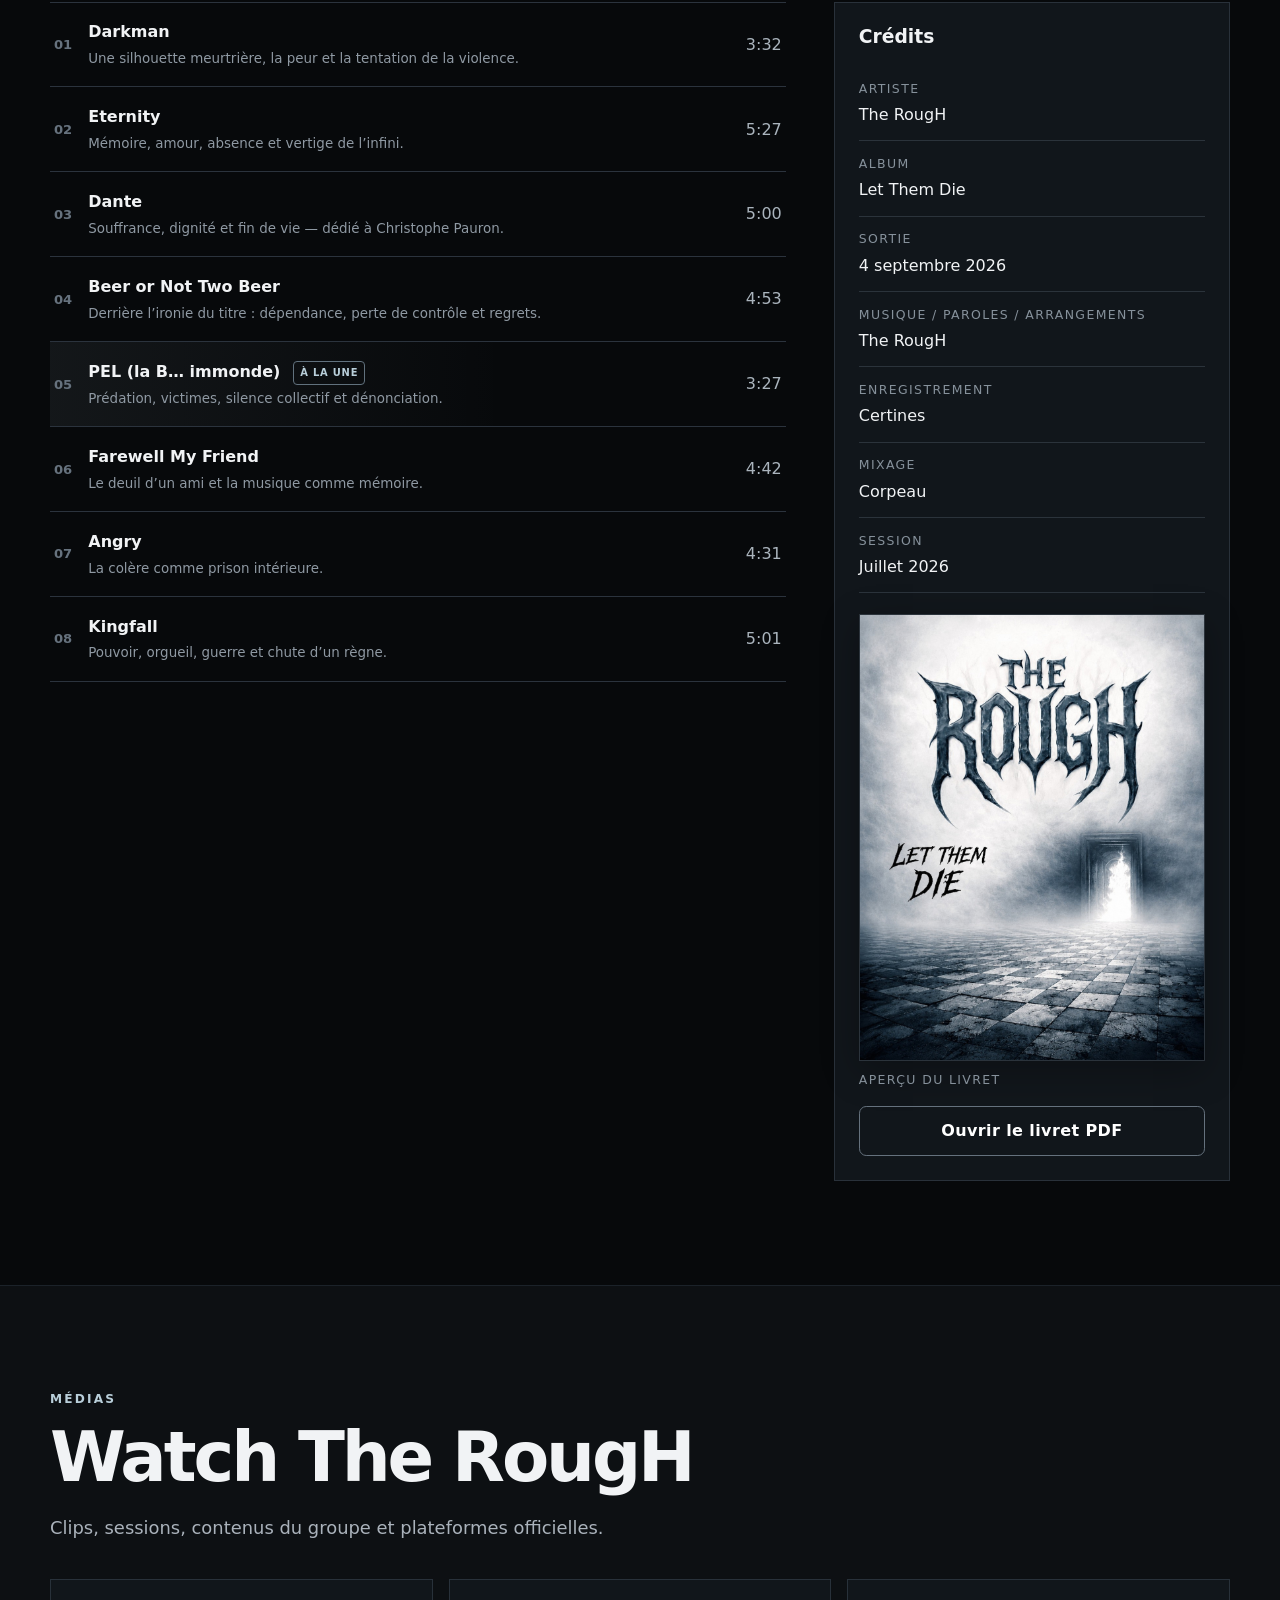
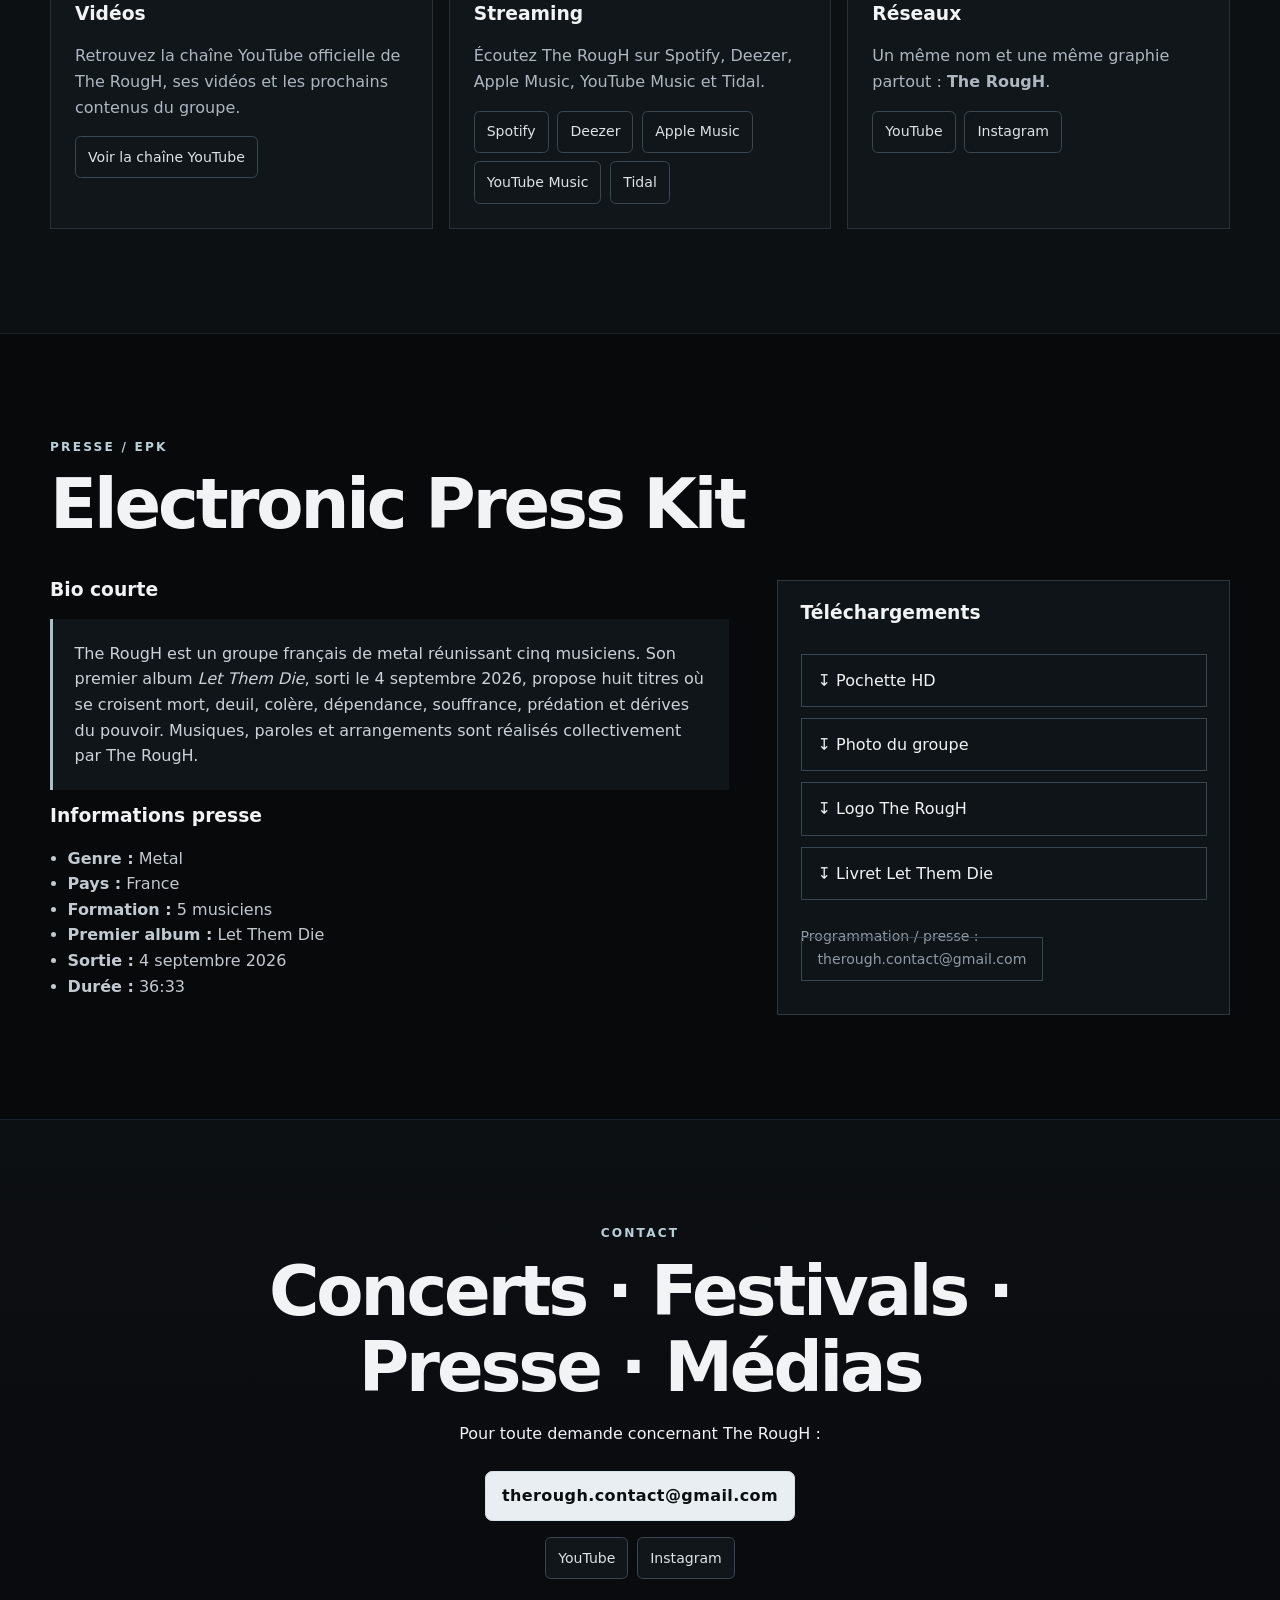
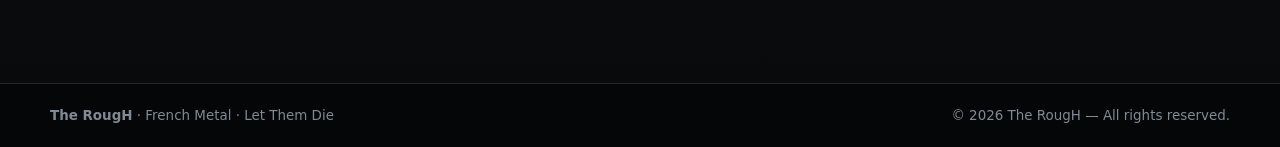
==== commit d3d642d4: "Restore booklet preview with PEL feature" ====
--- a/index.html
+++ b/index.html
@@ -193,6 +193,10 @@
               <div><dt>Mixage</dt><dd>Corpeau</dd></div>
               <div><dt>Session</dt><dd>Juillet 2026</dd></div>
             </dl>
+            <figure class="booklet-preview">
+              <img src="assets/livret-preview.jpg" alt="Aperçu du livret Let Them Die">
+              <figcaption>Aperçu du livret</figcaption>
+            </figure>
             <a class="button secondary full" href="assets/livret-let-them-die.pdf" target="_blank" rel="noopener">Ouvrir le livret PDF</a>
           </aside>
         </div>
